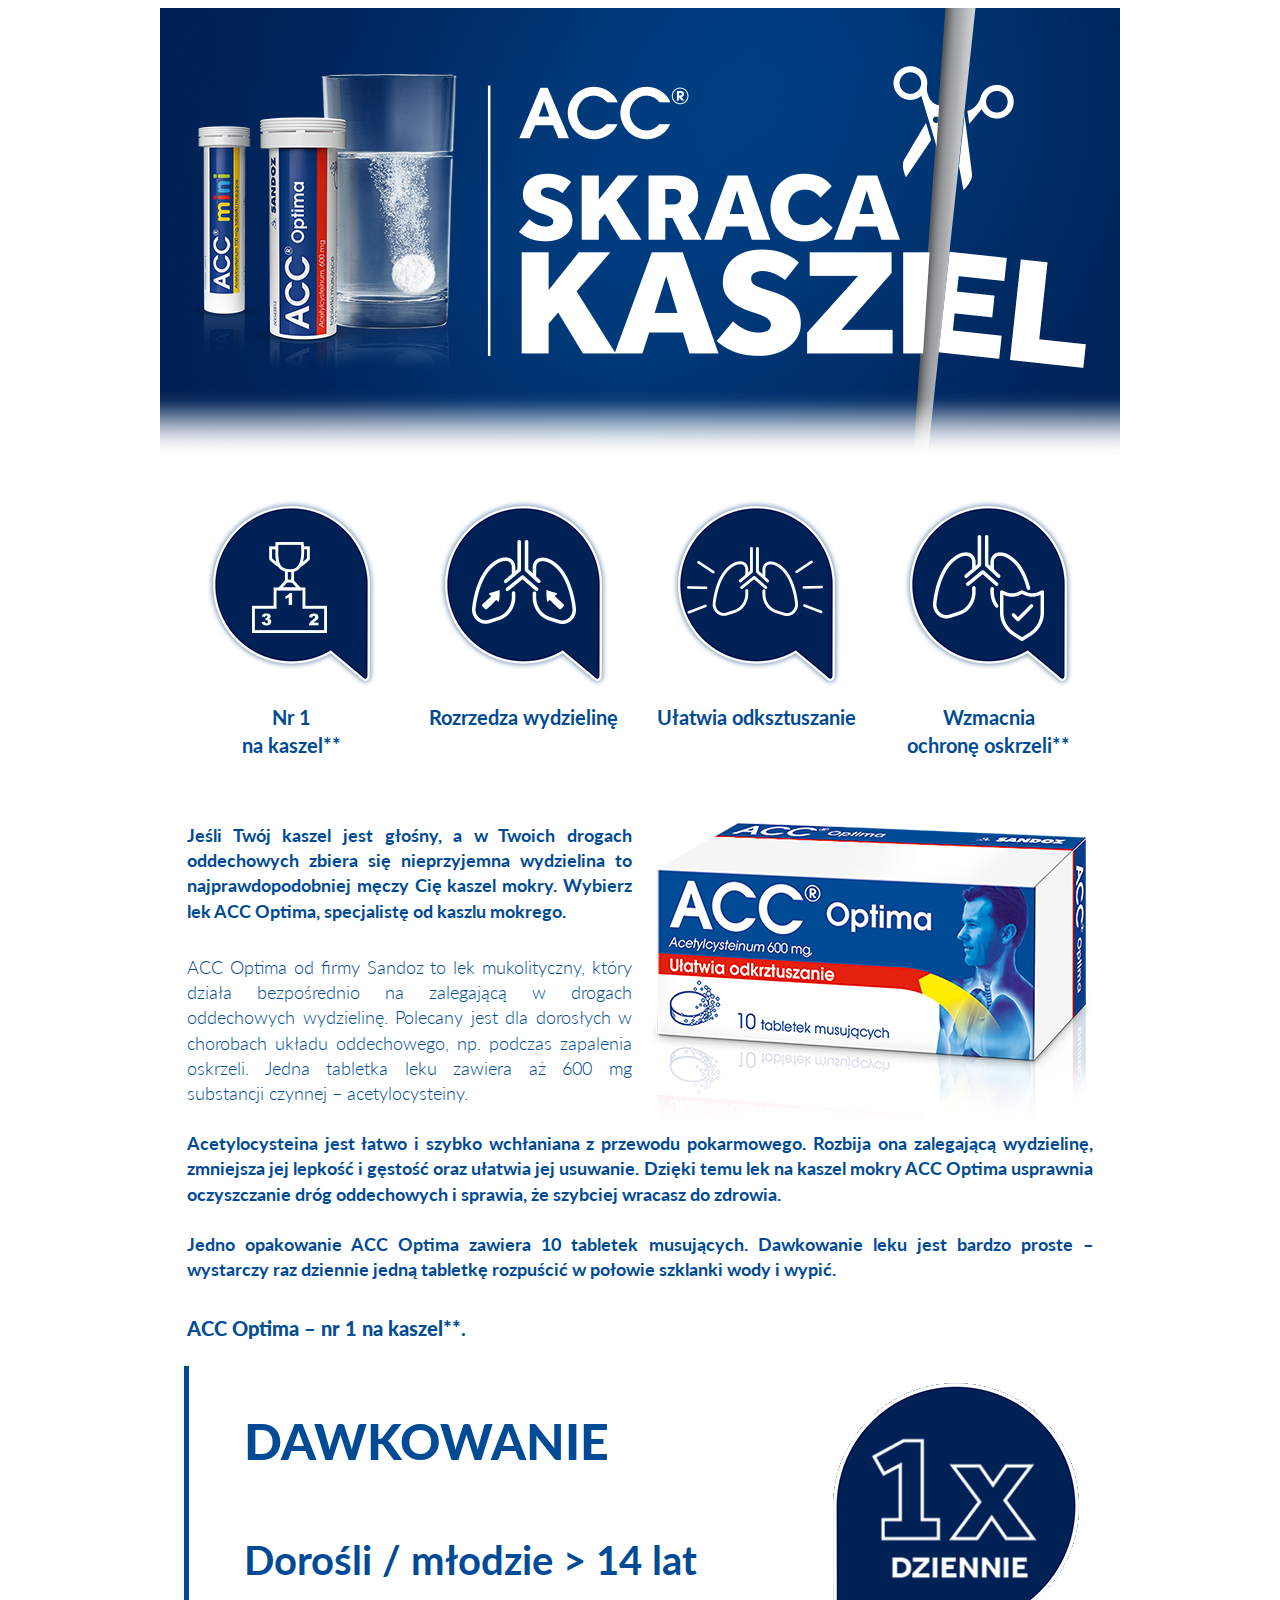
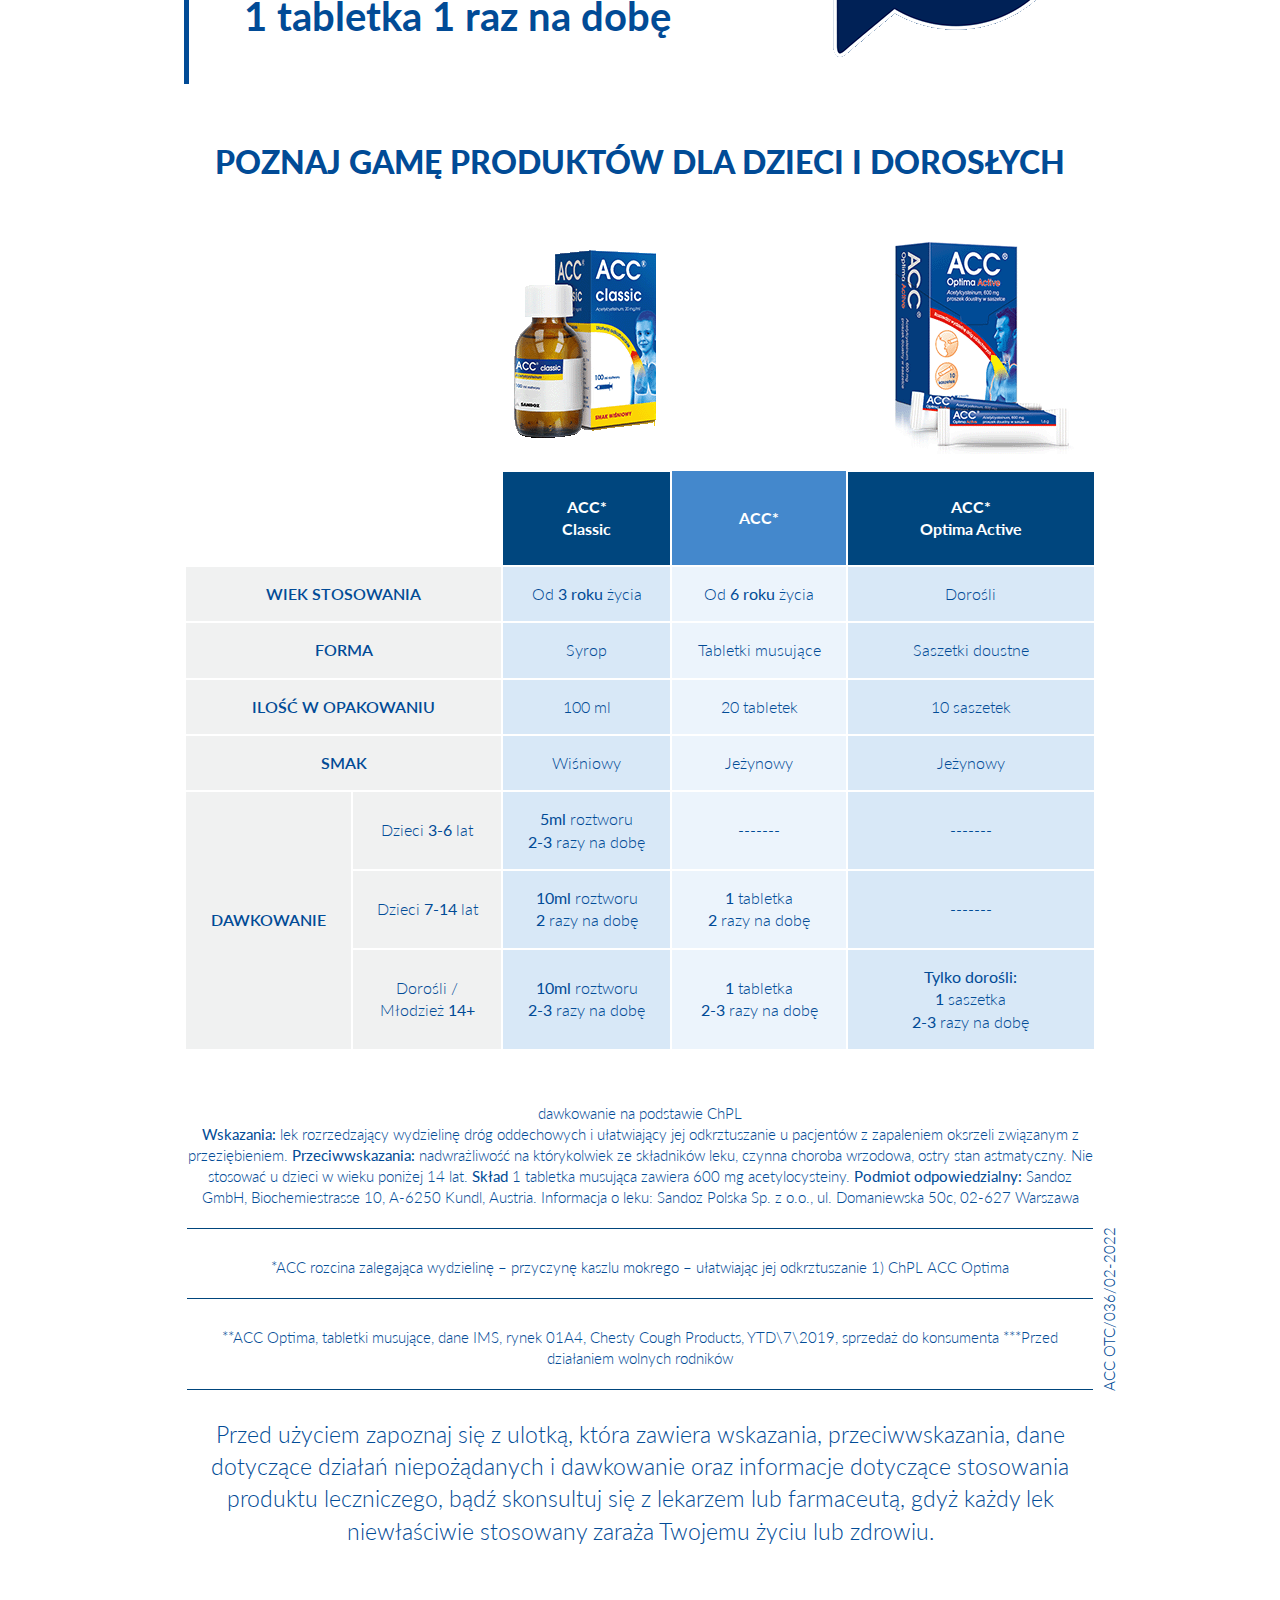
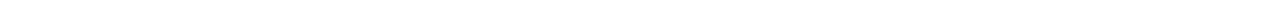
==== index.html @ 1a4c6ad5 "Add disclaimer and chcange color of font" ====
<!DOCTYPE html>
<html lang="pl">
  <head>
    <meta charset="UTF-8" />
    <meta name="viewport" content="width=device-width, initial-scale=1.0" />
    <title>ACC</title>
    <link rel="preconnect" href="https://fonts.gstatic.com" />
    <link
      href="https://fonts.googleapis.com/css2?family=Lato:ital,wght@0,300;0,700;0,900;1,300;1,700&display=swap"
      rel="stylesheet"
    />
    <link rel="stylesheet" href="style.css" />
  </head>
  <body>
    <div class="es-acc" id="es-acc">
      <div class="es-kv">
        <div class="es-kv__banner">
          <img
            src="img/kv-mobile.png"
            alt="ACC skraca kaszel"
            class="es-kv__img es-kv__img--mobile"
          />
          <img
            src="img/kv.png"
            alt="ACC skraca kaszel"
            class="es-kv__img es-kv__img--desktop"
          />
        </div>
      </div>

      <div class="es-features">
        <div class="es-features__container">
          <div class="es-features__feature es-feature">
            <div class="es-feature__icon">
              <img src="img/icon-1.png" alt="" class="es-feature__img" />
            </div>
            <p class="es-feature__text">Nr 1<br>na kaszel**</p>
          </div>
          <div class="es-features__feature">
            <div class="es-feature__icon">
              <img src="img/icon-2.png" alt="" class="es-feature__img" />
            </div>
            <p class="es-feature__text">Rozrzedza wydzielinę</p>
          </div>
          <div class="es-features__feature">
            <div class="es-feature__icon">
              <img src="img/icon-3.png" alt="" class="es-feature__img" />
            </div>
            <p class="es-feature__text">Ułatwia odksztuszanie</p>
          </div>
          <div class="es-features__feature">
            <div class="es-feature__icon">
              <img src="img/icon-4.png" alt="" class="es-feature__img" />
            </div>
            <p class="es-feature__text">Wzmacnia <br> ochronę oskrzeli**</p>
          </div>
        </div>
      </div>

      <div class="es-info">
        <div class="es-info__container">
          <div class="es-info__packshot">
            <img src="img/packshot.png" alt="" class="es-info__img" />
          </div>
          <p class="es-info__text es-info__text--aside">
            <strong
              >Jeśli Twój kaszel jest głośny, a w Twoich drogach oddechowych zbiera
               się nieprzyjemna wydzielina to najprawdopodobniej męczy Cię kaszel mokry.
                Wybierz lek ACC Optima, specjalistę od kaszlu mokrego. </strong
            ><br />
            ACC Optima od firmy Sandoz to lek mukolityczny, który działa bezpośrednio na 
            zalegającą w drogach oddechowych wydzielinę. Polecany jest dla dorosłych w 
            chorobach układu oddechowego, np. podczas zapalenia oskrzeli. Jedna tabletka 
            leku zawiera aż 600 mg substancji czynnej – acetylocysteiny. 
            <br /><br />
          </p>
        </div>
        <p class="es-info__text">
          <strong>Acetylocysteina jest łatwo i szybko wchłaniana z przewodu pokarmowego. 
            Rozbija ona zalegającą wydzielinę, zmniejsza jej lepkość i gęstość oraz ułatwia 
            jej usuwanie. Dzięki temu lek na kaszel mokry ACC Optima usprawnia oczyszczanie
             dróg oddechowych i sprawia, że szybciej wracasz do zdrowia.<br /><br />

             Jedno opakowanie ACC Optima zawiera 10 tabletek musujących. Dawkowanie leku 
             jest bardzo proste – wystarczy raz dziennie jedną tabletkę rozpuścić w połowie
              szklanki wody i wypić.<br /><br />
          </strong>
          <span>ACC Optima – nr 1 na kaszel**.</span>
        </p>
      </div>

      <div class="es-dose">
        <div class="es-dose__container">
          <div class="es-dose__text">
            <p><strong>Dawkowanie</strong><br />
              Dorośli / młodzie > 14 lat <br />
              1 tabletka 1 raz na dobę
            </p>
          </div>
          <div class="es-dose_img">
            <img src="img/dose.png" alt="" class="es-info__img" />
          </div>
        </div>
      </div>

      <div class="es-table">
        <h2 class="es-table__title">Poznaj gamę produktów dla dzieci i dorosłych</h2>
        <table class="es-table__table">
          <thead class="es-table__head">
            <tr class="es-table__tr">
              <th colspan="2" class="es-table__th-empty"></th>
              <th class="es-table__th-empty">
                <img src="img/classic.png" alt="ACC Classic">
              </th>
              <th class="es-table__th-empty"></th>
              <th class="es-table__th-empty">
                <img src="img/optima-active.png" alt="ACC Optima Active">
              </th>
            </tr>
            <tr class="es-table__tr">
              <th colspan="2" class="es-table__th-empty"></th>
              <th class="es-table__th">ACC*<br /> Classic</th>
              <th class="es-table__th-middle">ACC*</th>
              <th class="es-table__th">ACC*<br />Optima Active</th>
            </tr>
          </thead>
          <tbody class="es-table__body">
            <tr class="es-table__tr">
              <td colspan="2" class="es-table__td es-table__td-firstcol">
                <span>Wiek stosowania</span>
              </td>
              <td class="es-table__td es-table__td-odd">Od <strong>3 roku</strong> życia</td>
              <td class="es-table__td es-table__td-even">Od <strong>6 roku</strong> życia</td>
              <td class="es-table__td es-table__td-odd">Dorośli</td>
            </tr>
            <tr class="es-table__tr">
              <td colspan="2" class="es-table__td es-table__td-firstcol">
                <span>Forma</span>
              </td>
              <td class="es-table__td es-table__td-odd">Syrop</td>
              <td class="es-table__td es-table__td-even">Tabletki musujące</td>
              <td class="es-table__td es-table__td-odd">Saszetki doustne</td>
            </tr>
            <tr class="es-table__tr">
              <td colspan="2" class="es-table__td es-table__td-firstcol">
                <span>Ilość w opakowaniu</span>
              </td>
              <td class="es-table__td es-table__td-odd">100 ml</td>
              <td class="es-table__td es-table__td-even">20 tabletek</td>
              <td class="es-table__td es-table__td-odd">10 saszetek</td>
            </tr>
            <tr class="es-table__tr">
              <td colspan="2" class="es-table__td es-table__td-firstcol">
                <span>Smak</span>
              </td>
              <td class="es-table__td es-table__td-odd">Wiśniowy</td>
              <td class="es-table__td es-table__td-even">Jeżynowy</td>
              <td class="es-table__td es-table__td-odd">Jeżynowy</td>
            </tr>
            <tr class="es-table__tr">
              <td rowspan="3" class="es-table__td es-table__td-firstcol">
                <span>Dawkowanie</span>
              </td>
              <td class="es-table__td es-table__td-firstcol">Dzieci <strong>3-6</strong> lat</td>
              <td class="es-table__td es-table__td-odd">
                <strong>5ml</strong> roztworu<br />
                <strong>2-3</strong> razy na dobę
              </td>
              <td class="es-table__td es-table__td-even">-------</td>
              <td class="es-table__td es-table__td-odd">-------</td>
            </tr>
            <tr class="es-table__tr">
              <td class="es-table__td es-table__td-firstcol">Dzieci <strong>7-14</strong> lat</td>
              <td class="es-table__td es-table__td-odd">
                <strong>10ml</strong> roztworu<br />
                <strong>2</strong> razy na dobę</td>
              <td class="es-table__td es-table__td-even">
                <strong>1</strong> tabletka<br />
                <strong>2</strong> razy na dobę</td>
              <td class="es-table__td es-table__td-odd">-------</td>
            </tr>
            <tr class="es-table__tr">
              <td class="es-table__td es-table__td-firstcol">Dorośli /<br /> Młodzież <strong>14+</strong></td>
              <td class="es-table__td es-table__td-odd">
                <strong>10ml</strong> roztworu<br />
                <strong>2-3</strong> razy na dobę</td>
              <td class="es-table__td es-table__td-even">
                <strong>1</strong> tabletka<br />
                <strong>2-3</strong> razy na dobę</td>
              <td class="es-table__td es-table__td-odd">
                <strong>Tylko dorośli:</strong><br />
                <strong>1</strong> saszetka<br />
                <strong>2-3</strong> razy na dobę</td>
            </tr>
          </tbody>
        </table>
      </div>

      <div class="es-long">
        <div class="es-long__container">
          <p class="es-long__text">
            dawkowanie na podstawie ChPL<br />
          <strong>Wskazania:</strong> lek rozrzedzający wydzielinę dróg oddechowych i ułatwiający jej odkrztuszanie u pacjentów z zapaleniem oksrzeli związanym 
          z przeziębieniem. <strong>Przeciwwskazania:</strong> nadwrażliwość na którykolwiek ze składników leku, czynna choroba wrzodowa, ostry stan astmatyczny. Nie stosować u dzieci w wieku poniżej 14 lat. <strong>Skład</strong> 1 tabletka musująca zawiera 600 mg acetylocysteiny. <strong>Podmiot odpowiedzialny:</strong> Sandoz GmbH, Biochemiestrasse 10, A-6250 Kundl, Austria. Informacja o leku: Sandoz Polska Sp. z o.o., ul. Domaniewska 50c, 02-627 Warszawa
          </p>
          <p class="es-long__text">*ACC rozcina zalegająca wydzielinę – przyczynę   kaszlu mokrego – ułatwiając jej odkrztuszanie 1) ChPL ACC Optima</p>
          <p class="es-long__text">
            **ACC Optima, tabletki musujące, dane IMS, rynek 01A4, Chesty Cough Products, YTD\7\2019, sprzedaż do konsumenta ***Przed działaniem wolnych rodników
          </p>
          <p class="es-long__text-last">
            Przed użyciem zapoznaj się z ulotką, która zawiera wskazania, przeciwwskazania, dane dotyczące działań niepożądanych i dawkowanie oraz informacje dotyczące stosowania produktu leczniczego, bądź skonsultuj się z lekarzem lub farmaceutą, gdyż każdy lek niewłaściwie stosowany zaraża Twojemu życiu lub zdrowiu.
          </p>
        </div>
      </div>

      <div class="es-signature">
        <p class="es-signature__text">ACC OTC/036/02-2022</p>
      </div>
    </div>
  </body>
</html>
---- style.css ----
#es-acc.es-acc {
  font-family: "Lato", sans-serif;
  font-weight: 300;
  font-size: 16px;
  line-height: 1.4;
  max-width: 960px;
  margin: 0 auto;
  padding: 0;
  overflow: hidden;
  color: #014b96;
  background: #fff;
  position: relative;
}

#es-acc.es-acc .es-kv__img {
  max-width: 100%;
  display: block;
  margin: 0 auto;
  width: 100%;
}

#es-acc.es-acc .es-kv__img--desktop {
  display: none;
}

@media screen and (min-width: 768px) {
  #es-acc.es-acc .es-kv__banner {
    margin-bottom: -14px;
  }
  #es-acc.es-acc .es-kv__img--mobile {
    display: none;
  }
  #es-acc.es-acc .es-kv__img--desktop {
    display: block;
  }
}

#es-acc.es-acc .es-features {
  padding: 0 24px;
  margin-bottom: 64px;
}

#es-acc.es-acc .es-features__container {
  margin: 32px 0;
}

#es-acc.es-acc .es-features .es-feature__img {
  max-width: 100%;
  display: block;
  margin: 0 auto;
  -webkit-transition: -webkit-transform 0.3s ease-in-out;
  transition: -webkit-transform 0.3s ease-in-out;
  transition: transform 0.3s ease-in-out;
  transition: transform 0.3s ease-in-out, -webkit-transform 0.3s ease-in-out;
}

#es-acc.es-acc .es-features .es-feature__img:hover {
  -webkit-transform: scale(1.05);
          transform: scale(1.05);
}

#es-acc.es-acc .es-features .es-feature__text {
  margin: 0;
  padding: 0;
  line-height: inherit;
  color: inherit;
  margin: 16px 0 32px 0;
  font-size: 24px;
  text-align: center;
  font-weight: 700;
}

@media screen and (min-width: 1025px) {
  #es-acc.es-acc .es-features {
    padding: 0 27px;
  }
  #es-acc.es-acc .es-features__container {
    margin: 56px 0;
    display: -webkit-box;
    display: -ms-flexbox;
    display: flex;
    -webkit-box-pack: justify;
        -ms-flex-pack: justify;
            justify-content: space-between;
  }
  #es-acc.es-acc .es-features__feature {
    -webkit-box-flex: 1;
        -ms-flex: 1;
            flex: 1;
  }
  #es-acc.es-acc .es-features__feature:not(:last-child) {
    margin-right: 16px;
  }
  #es-acc.es-acc .es-features .es-feature__text {
    margin: 16px 0 0 0;
  }
}

#es-acc.es-acc .es-info {
  padding: 0 24px;
  margin-bottom: 56px;
}

#es-acc.es-acc .es-info__text {
  margin: 0;
  padding: 0;
  line-height: inherit;
  color: inherit;
  font-size: 18px;
}

#es-acc.es-acc .es-info__text strong {
  font-weight: 700;
  display: block;
  margin-bottom: 6px;
}

#es-acc.es-acc .es-info__text span {
  color: #044d97;
  font-weight: 900;
  font-size: 20px;
}

#es-acc.es-acc .es-info__img {
  max-width: 100%;
  display: block;
  margin: 0 auto;
}

@media screen and (min-width: 1025px) {
  #es-acc.es-acc .es-info__container {
    display: -webkit-box;
    display: -ms-flexbox;
    display: flex;
  }
  #es-acc.es-acc .es-info__text {
    text-align: justify;
  }
  #es-acc.es-acc .es-info__text--aside {
    width: 50%;
    text-align: justify;
    -webkit-box-flex: 1;
        -ms-flex: 1;
            flex: 1;
    -webkit-box-ordinal-group: 2;
        -ms-flex-order: 1;
            order: 1;
  }
  #es-acc.es-acc .es-info__packshot {
    width: 50%;
    margin-top: 0;
    margin-bottom: -56px;
    -webkit-box-flex: 1;
        -ms-flex: 1;
            flex: 1;
    -webkit-box-ordinal-group: 3;
        -ms-flex-order: 2;
            order: 2;
  }
}

@media screen and (min-width: 1025px) {
  #es-acc.es-acc .es-info {
    padding: 0 27px;
    margin-bottom: 24px;
  }
  #es-acc.es-acc .es-info__text--aside strong {
    display: block;
  }
}

#es-acc.es-acc .es-dose {
  padding: 0 24px;
  margin-bottom: 56px;
}

#es-acc.es-acc .es-dose__text {
  margin: 0;
  padding: 0;
  line-height: inherit;
  color: inherit;
}

#es-acc.es-acc .es-dose__img {
  max-width: 100%;
  display: block;
  margin: 0 auto;
}

#es-acc.es-acc .es-dose__text p{
  padding-left: 55px;
  font-size: 40px;
  font-weight: 700;
}
#es-acc.es-acc .es-dose__text strong{
  display: block;
  text-transform: uppercase;
  font-size: 50px;
  font-weight: 900;
}

@media screen and (min-width: 1025px) {
  #es-acc.es-acc .es-dose__container {
    display: -webkit-box;
    display: -ms-flexbox;
    display: flex;
    justify-content: space-between;
  }

  #es-acc.es-acc .es-dose__text {
    width: 60%;
    text-align: left;
    -webkit-box-flex: 1;
        -ms-flex: 1;
            flex: 1;
    border-left: 5px solid #014b96;
  }
  
  #es-acc.es-acc .es-dose__img {
    width: 40%;
    -webkit-box-flex: 1;
        -ms-flex: 1;
            flex: 1;
  }
}

#es-acc.es-acc .es-table {
  padding: 0 24px;
}

#es-acc.es-acc .es-table__title {
  margin: 0;
  padding: 0;
  line-height: inherit;
  color: inherit;
  font-size: 32px;
  text-align: center;
  font-weight: 900;
  margin: 48px 0;
  text-transform: uppercase;
}

#es-acc.es-acc .es-table__title strong {
  font-weight: 700;
  text-transform: uppercase;
}

#es-acc.es-acc .es-table__table {
  width: 100%;
  border-collapse: collapse;
}

#es-acc.es-acc .es-table__head {
  background-color: #00467e;
  color: #fff;
}
#es-acc.es-acc .es-table__head .es-table__th-empty{
  background-color: white;
}

#es-acc.es-acc .es-table__head .es-table__th-middle{
  background-color: #4488cc;
}


#es-acc.es-acc .es-table__th, #es-acc.es-acc .es-table__td {
  padding: 16px;
  text-align: center;
  border: 2px solid white;
  font-size: 16px;
}

#es-acc.es-acc .es-table__td-odd {
  background-color: #d8e8f7;
}
#es-acc.es-acc .es-table__td-even {
  background-color: #ecf4fc;
}
#es-acc.es-acc .es-table__td-firstcol {
  background-color: #f0f1f1;
}

#es-acc.es-acc .es-table__th span, #es-acc.es-acc .es-table__td span {
  font-weight: 600;
  text-transform: uppercase;
}

#es-acc.es-acc .es-table__th {
  padding: 24px;
}

#es-acc.es-acc .es-long {
  padding: 0 24px;
  position: relative;
  z-index: 1;
}

#es-acc.es-acc .es-long__container {
  padding: 32px 0;
}

#es-acc.es-acc .es-long__text {
  margin: 0;
  padding: 20px 0;
  line-height: inherit;
  color: inherit;
  font-size: 15px;
  margin-bottom: 8px;
  border-bottom: 1px solid #00457c;
  text-align: center;
}

#es-acc.es-acc .es-long__text-last {
  margin: 0;
  padding: 20px 0;
  line-height: inherit;
  color: inherit;
  font-size: 23px;
  margin-bottom: 8px;
  text-align: center;
}

@media screen and (min-width: 1025px) {
  #es-acc.es-acc .es-long {
    padding: 0 27px;
  }
}

#es-acc.es-acc .es-signature {
  position: absolute;
  right: 0;
  bottom: 380px;
  -webkit-transform-origin: bottom right;
          transform-origin: bottom right;
  -webkit-transform: rotate(-90deg);
          transform: rotate(-90deg);
}

#es-acc.es-acc .es-signature__text {
  margin: 0;
  padding: 0;
  line-height: inherit;
  color: inherit;
  font-size: 15px;
}
/*# sourceMappingURL=style.css.map */
@media screen and (min-width: 1025px) {
  #es-acc.es-acc .es-features__feature {
      max-width: 23%;
  }
  
  #es-acc.es-acc .es-features .es-feature__text {
      font-size: 20px;
  }
  #es-acc.es-acc .es-info__packshot {
    margin-left: 16px;
  }
}
  
  @media screen and (max-width: 1024px) {
  #es-acc.es-acc .es-table__th, #es-acc.es-acc .es-table__td {
      font-size: 15px;
      padding: 16px;
  }
}
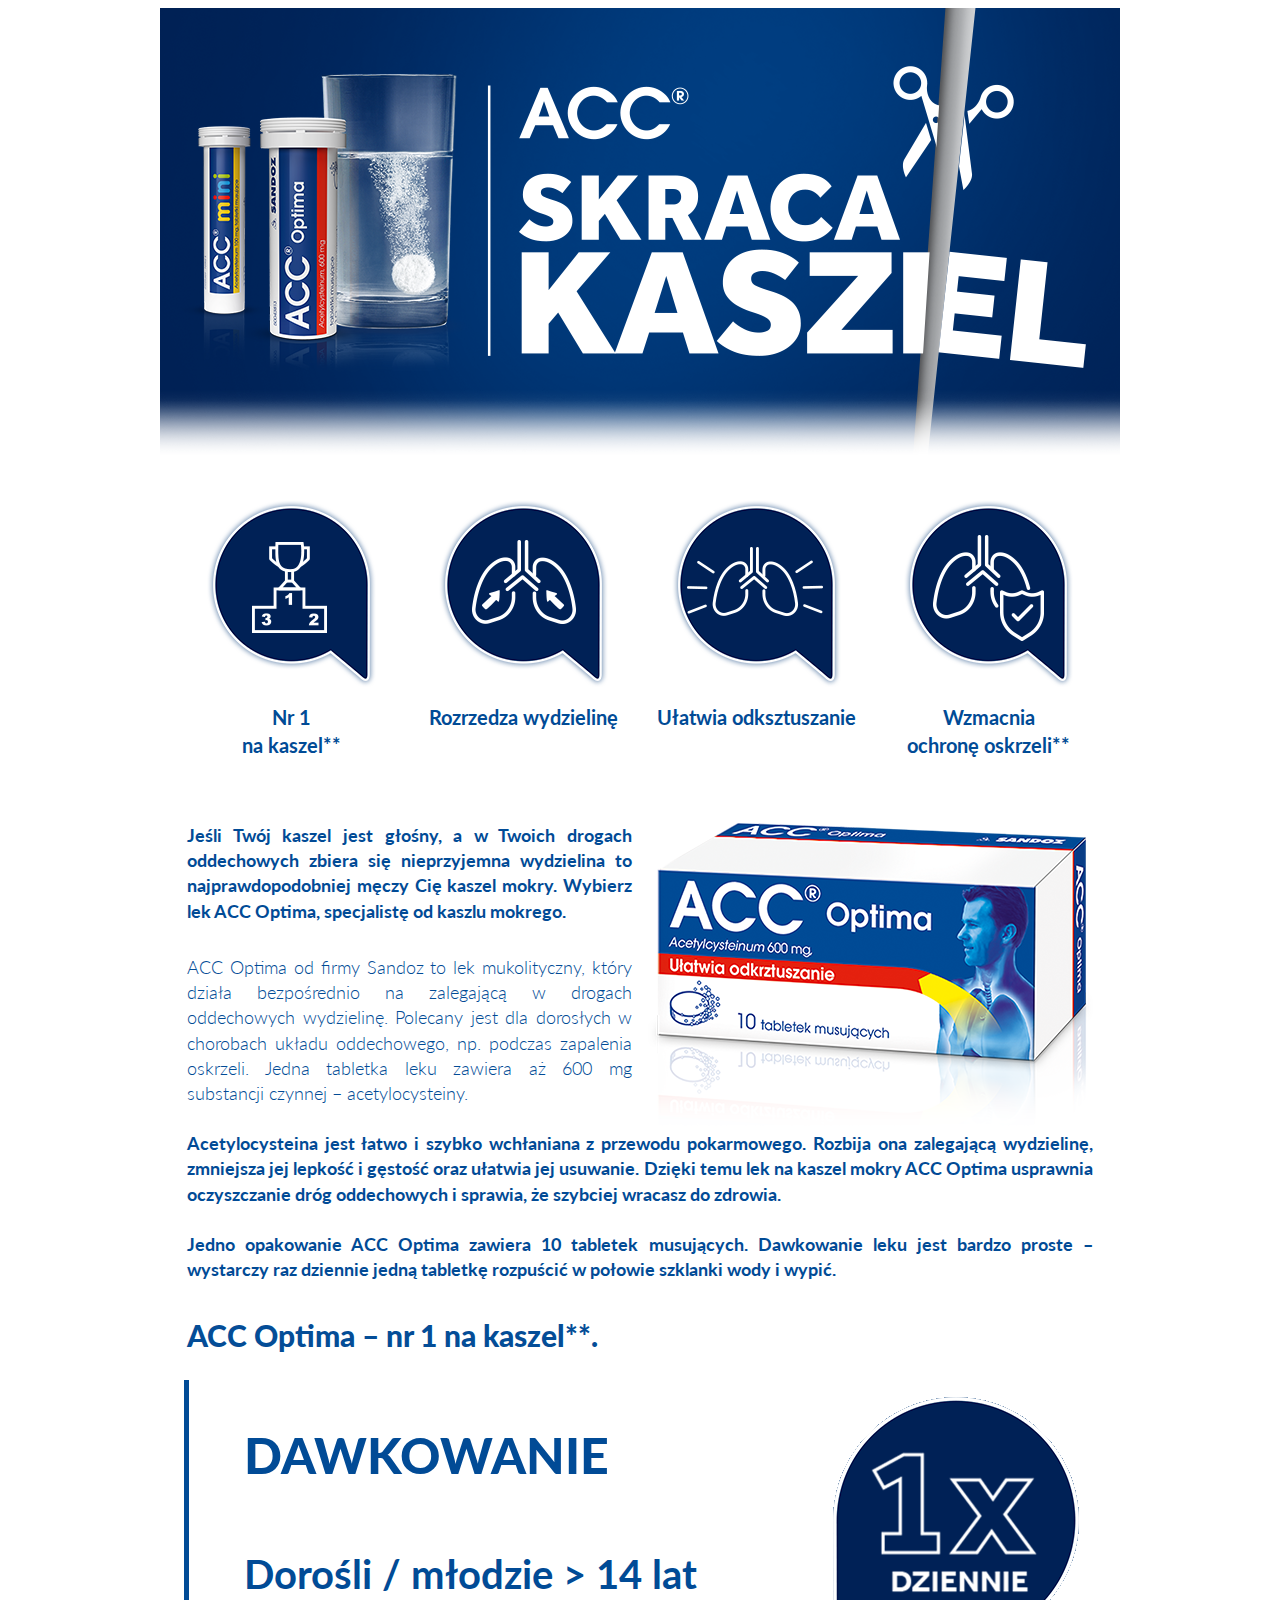
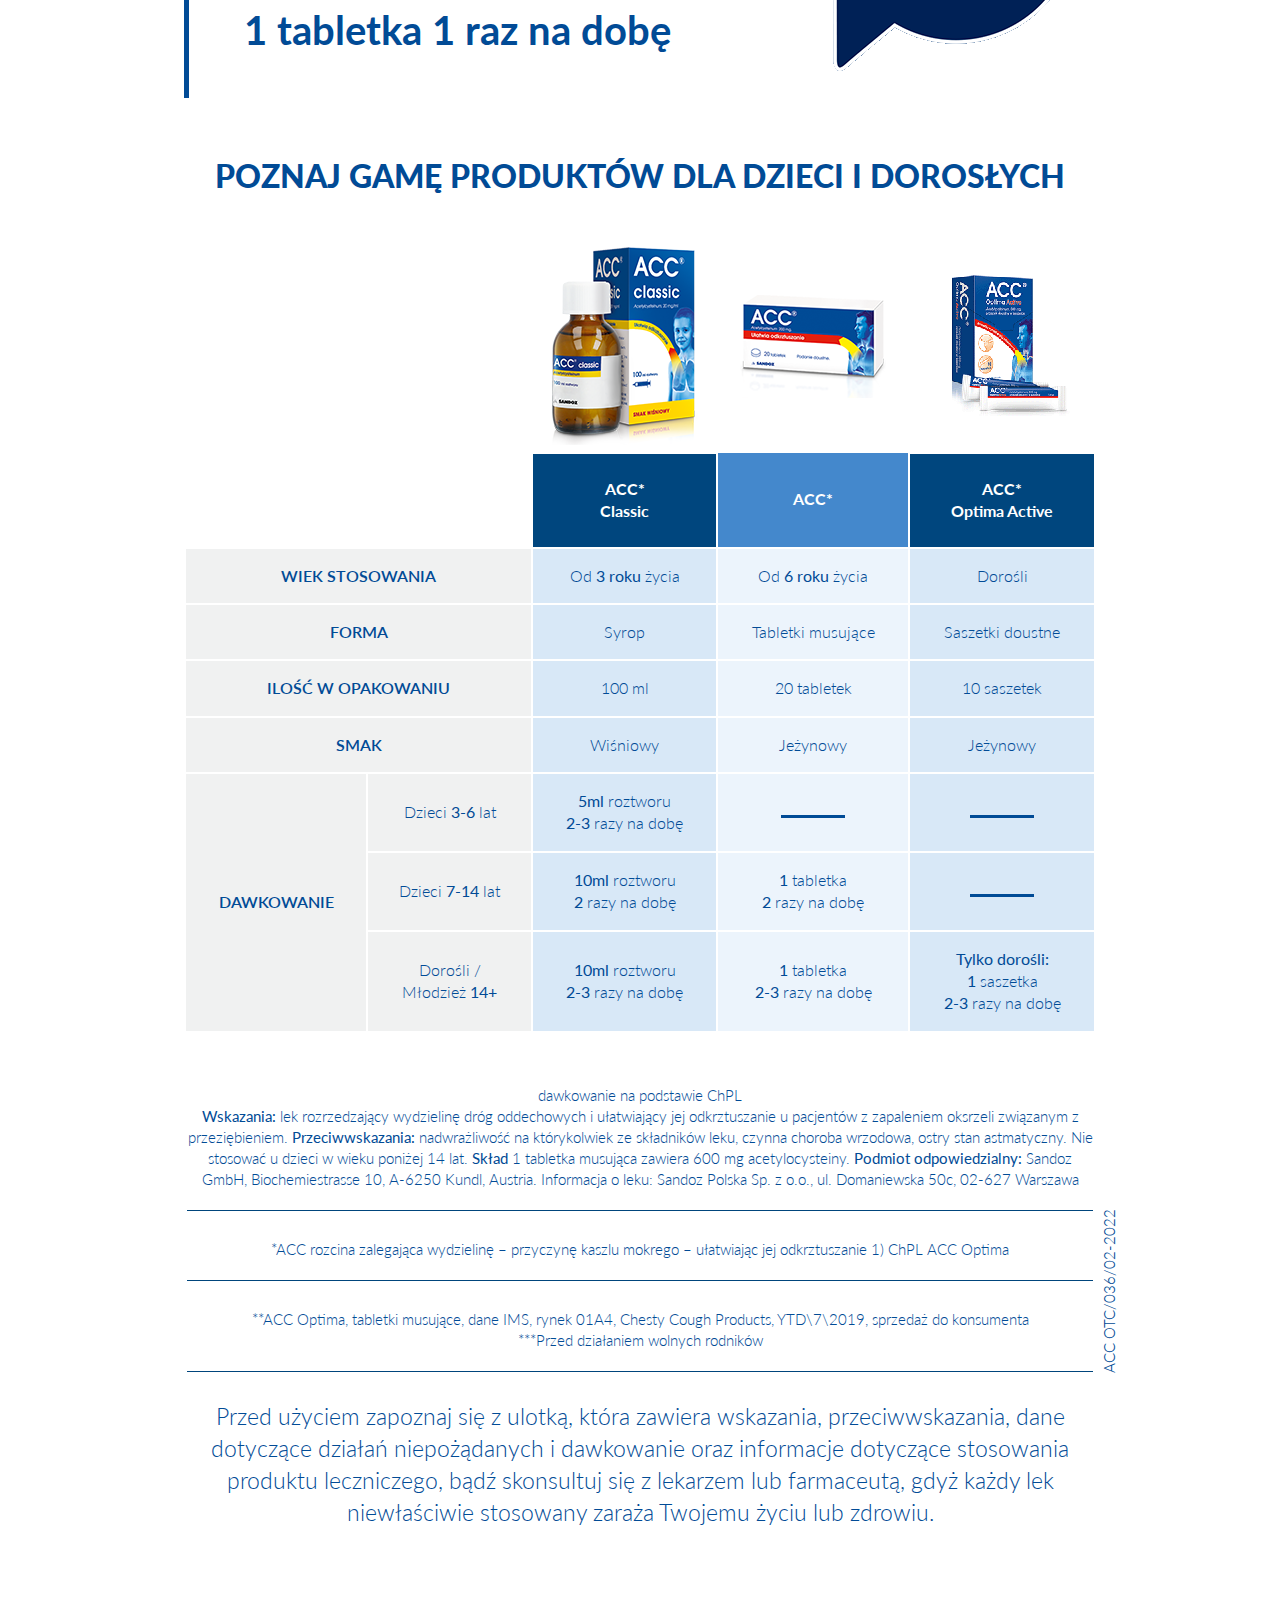
==== commit 528dd22e: "Fix bugs" ====
--- a/index.html
+++ b/index.html
@@ -112,7 +112,9 @@
               <th class="es-table__th-empty">
                 <img src="img/classic.png" alt="ACC Classic">
               </th>
-              <th class="es-table__th-empty"></th>
+              <th class="es-table__th-empty">
+                <img src="img/acc.png" alt="ACC">
+              </th>
               <th class="es-table__th-empty">
                 <img src="img/optima-active.png" alt="ACC Optima Active">
               </th>
@@ -166,8 +168,12 @@
                 <strong>5ml</strong> roztworu<br />
                 <strong>2-3</strong> razy na dobę
               </td>
-              <td class="es-table__td es-table__td-even">-------</td>
-              <td class="es-table__td es-table__td-odd">-------</td>
+              <td class="es-table__td es-table__td-even">
+                <img src="img/line-table.png" alt="">
+              </td>
+              <td class="es-table__td es-table__td-odd">
+                <img src="img/line-table.png" alt="">
+              </td>
             </tr>
             <tr class="es-table__tr">
               <td class="es-table__td es-table__td-firstcol">Dzieci <strong>7-14</strong> lat</td>
@@ -177,7 +183,9 @@
               <td class="es-table__td es-table__td-even">
                 <strong>1</strong> tabletka<br />
                 <strong>2</strong> razy na dobę</td>
-              <td class="es-table__td es-table__td-odd">-------</td>
+              <td class="es-table__td es-table__td-odd">
+                <img src="img/line-table.png" alt="">
+              </td>
             </tr>
             <tr class="es-table__tr">
               <td class="es-table__td es-table__td-firstcol">Dorośli /<br /> Młodzież <strong>14+</strong></td>
@@ -205,7 +213,7 @@
           </p>
           <p class="es-long__text">*ACC rozcina zalegająca wydzielinę – przyczynę   kaszlu mokrego – ułatwiając jej odkrztuszanie 1) ChPL ACC Optima</p>
           <p class="es-long__text">
-            **ACC Optima, tabletki musujące, dane IMS, rynek 01A4, Chesty Cough Products, YTD\7\2019, sprzedaż do konsumenta ***Przed działaniem wolnych rodników
+            **ACC Optima, tabletki musujące, dane IMS, rynek 01A4, Chesty Cough Products, YTD\7\2019, sprzedaż do konsumenta<br /> ***Przed działaniem wolnych rodników
           </p>
           <p class="es-long__text-last">
             Przed użyciem zapoznaj się z ulotką, która zawiera wskazania, przeciwwskazania, dane dotyczące działań niepożądanych i dawkowanie oraz informacje dotyczące stosowania produktu leczniczego, bądź skonsultuj się z lekarzem lub farmaceutą, gdyż każdy lek niewłaściwie stosowany zaraża Twojemu życiu lub zdrowiu.
--- a/style.css
+++ b/style.css
@@ -120,7 +120,7 @@
 #es-acc.es-acc .es-info__text span {
   color: #044d97;
   font-weight: 900;
-  font-size: 20px;
+  font-size: 30px;
 }
 
 #es-acc.es-acc .es-info__img {
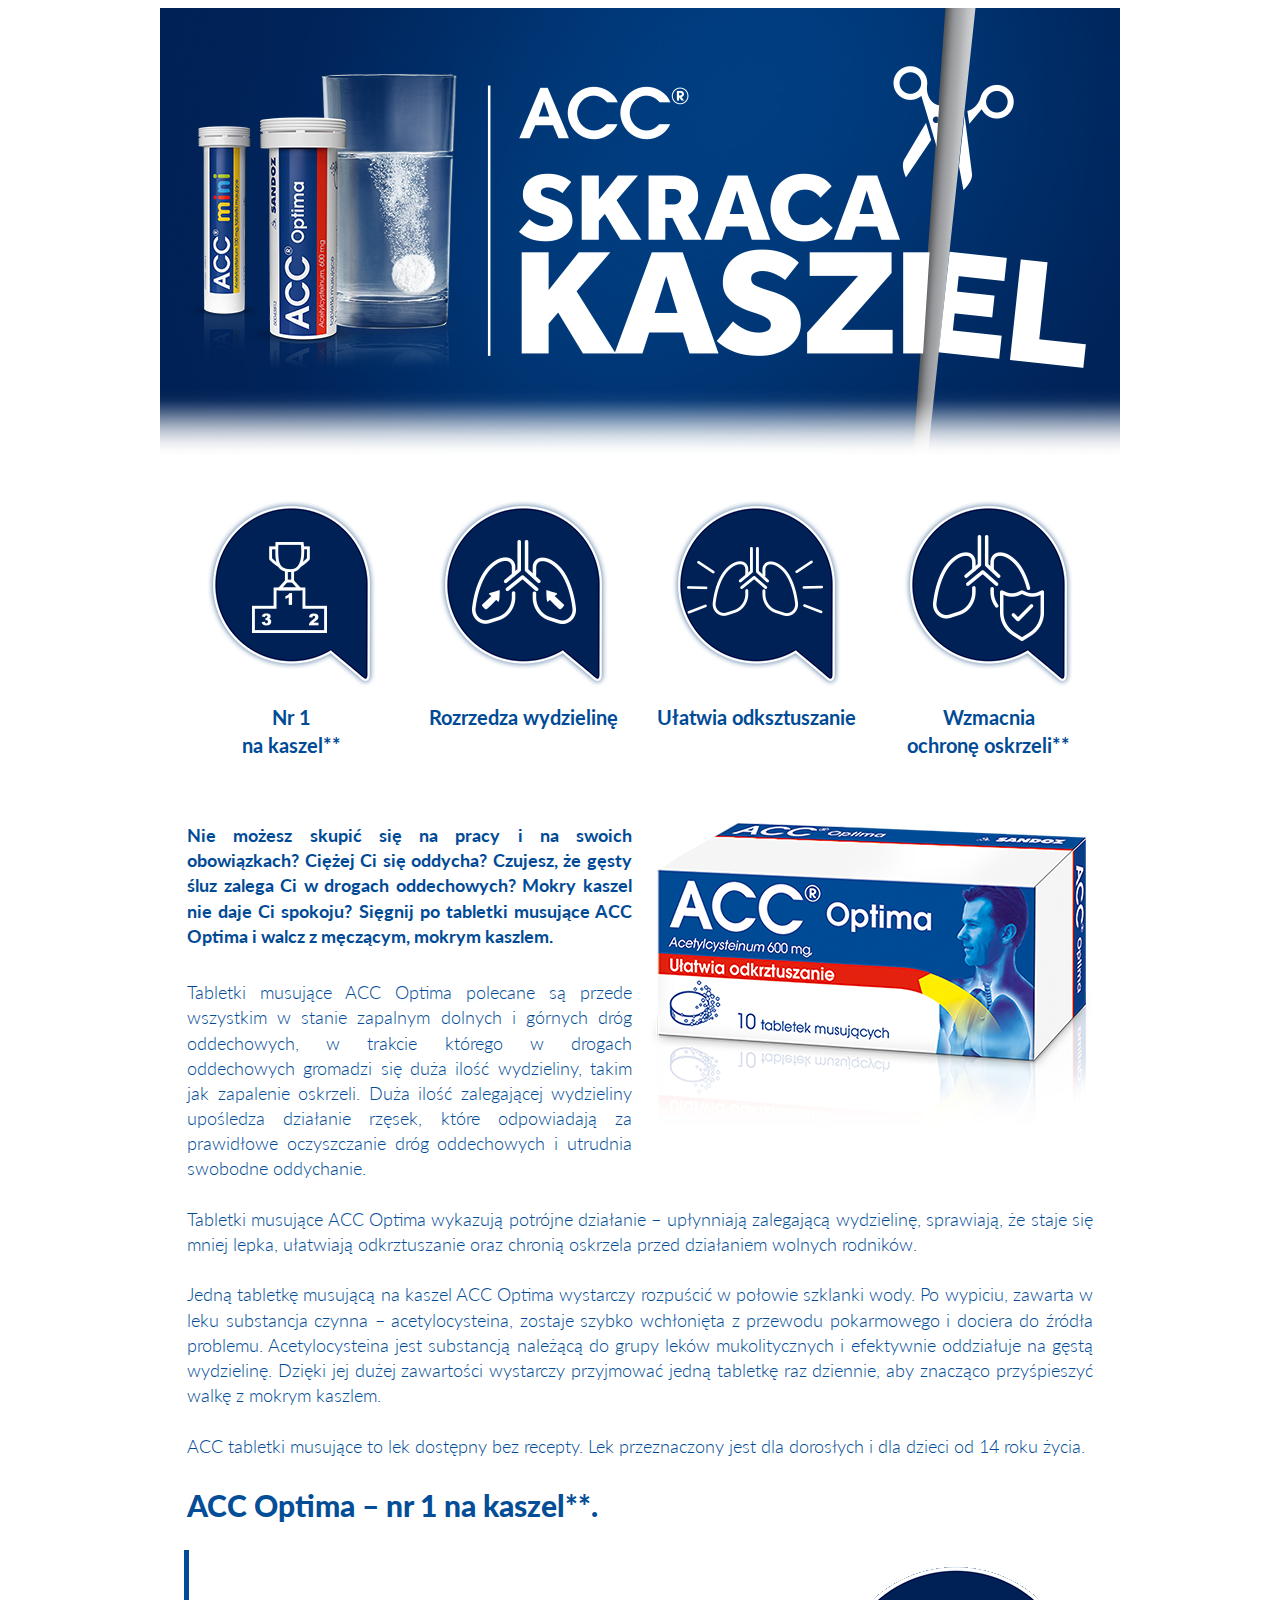
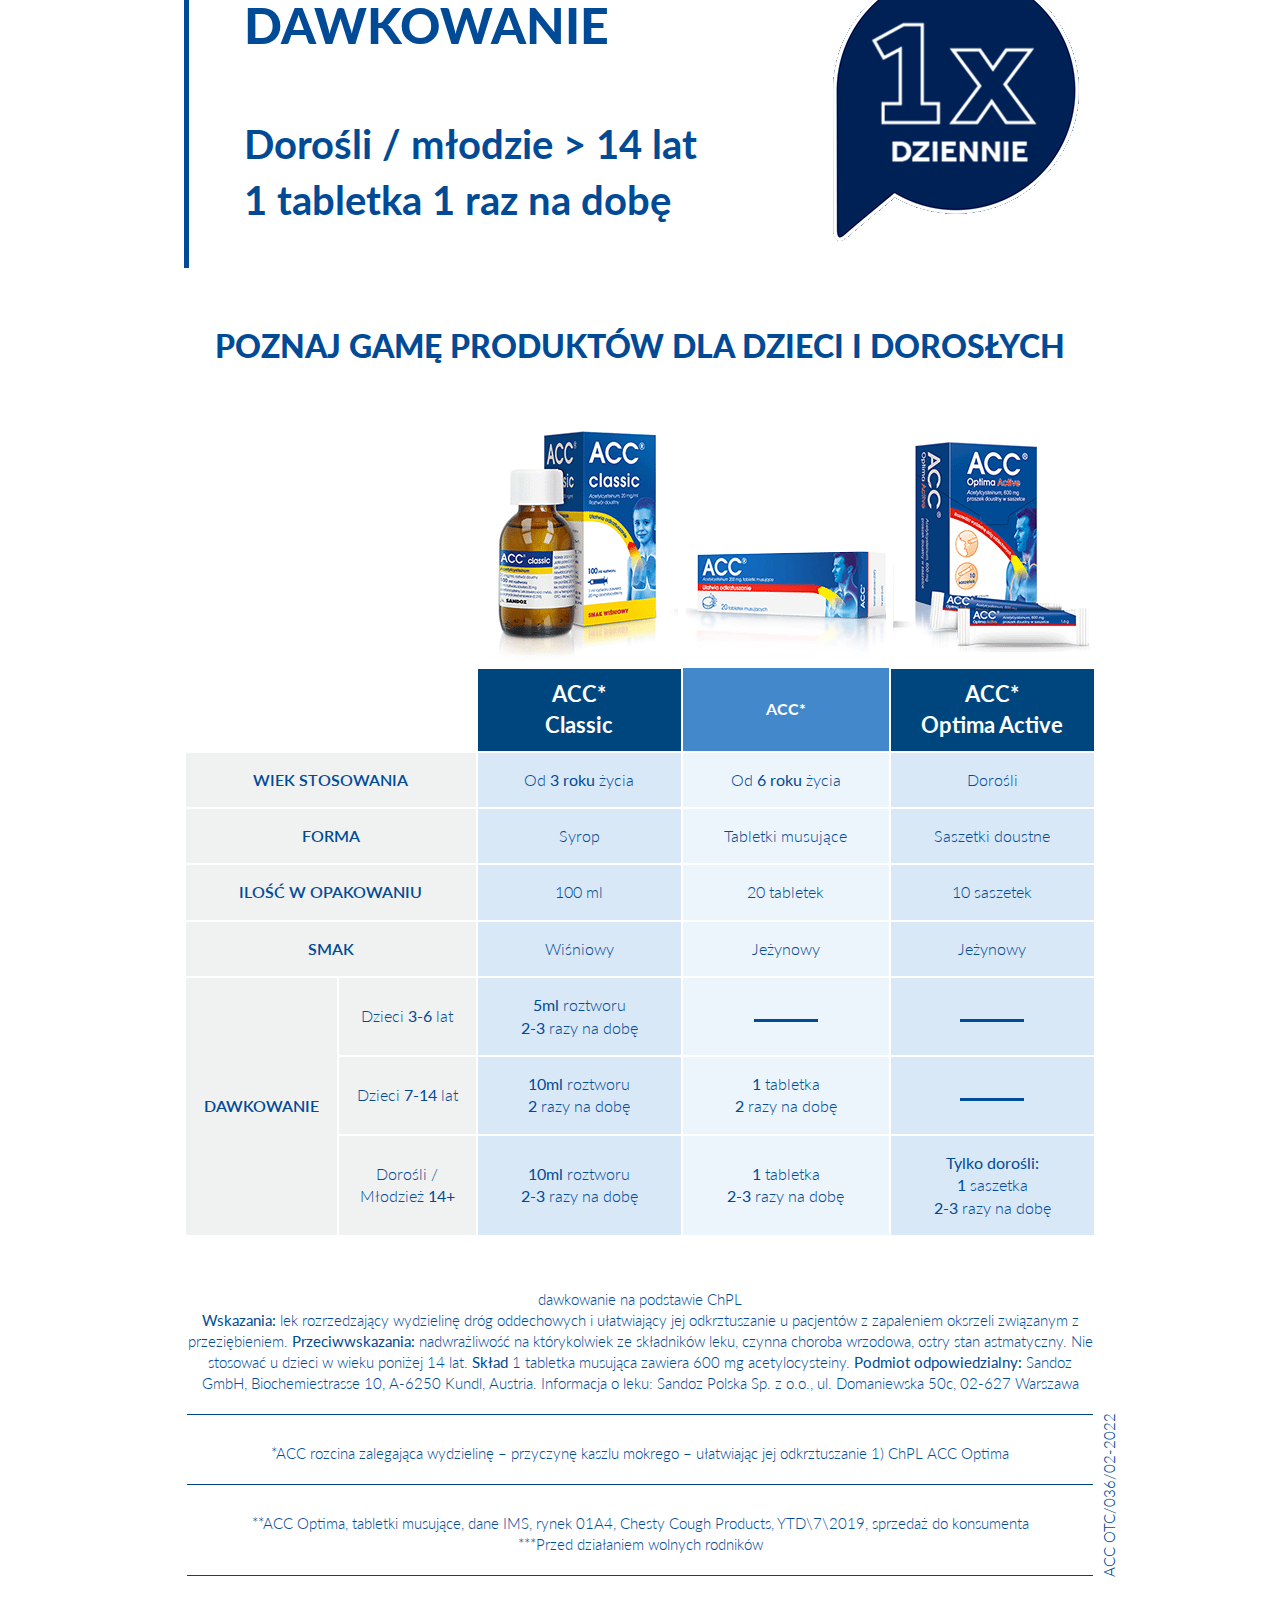
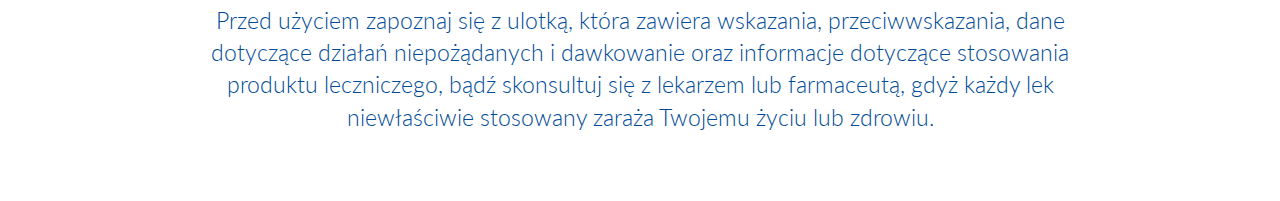
==== commit 5ba237db: "Create version for cefarm" ====
--- a/index.html
+++ b/index.html
@@ -64,27 +64,34 @@
           </div>
           <p class="es-info__text es-info__text--aside">
             <strong
-              >Jeśli Twój kaszel jest głośny, a w Twoich drogach oddechowych zbiera
-               się nieprzyjemna wydzielina to najprawdopodobniej męczy Cię kaszel mokry.
-                Wybierz lek ACC Optima, specjalistę od kaszlu mokrego. </strong
-            ><br />
-            ACC Optima od firmy Sandoz to lek mukolityczny, który działa bezpośrednio na 
-            zalegającą w drogach oddechowych wydzielinę. Polecany jest dla dorosłych w 
-            chorobach układu oddechowego, np. podczas zapalenia oskrzeli. Jedna tabletka 
-            leku zawiera aż 600 mg substancji czynnej – acetylocysteiny. 
+              >Nie możesz skupić się na pracy i na swoich obowiązkach? Ciężej Ci się oddycha? 
+              Czujesz, że gęsty śluz zalega Ci w drogach oddechowych? Mokry kaszel nie daje 
+              Ci spokoju? Sięgnij po tabletki musujące ACC Optima i walcz z męczącym, mokrym kaszlem.
+               </strong><br />
+               Tabletki musujące ACC Optima polecane są przede wszystkim w stanie zapalnym dolnych i 
+               górnych dróg oddechowych, w trakcie którego w drogach oddechowych gromadzi się duża 
+               ilość wydzieliny, takim jak zapalenie oskrzeli. Duża ilość zalegającej wydzieliny 
+               upośledza działanie rzęsek, które odpowiadają za prawidłowe oczyszczanie dróg oddechowych 
+               i utrudnia swobodne oddychanie.
             <br /><br />
           </p>
         </div>
         <p class="es-info__text">
-          <strong>Acetylocysteina jest łatwo i szybko wchłaniana z przewodu pokarmowego. 
-            Rozbija ona zalegającą wydzielinę, zmniejsza jej lepkość i gęstość oraz ułatwia 
-            jej usuwanie. Dzięki temu lek na kaszel mokry ACC Optima usprawnia oczyszczanie
-             dróg oddechowych i sprawia, że szybciej wracasz do zdrowia.<br /><br />
-
-             Jedno opakowanie ACC Optima zawiera 10 tabletek musujących. Dawkowanie leku 
-             jest bardzo proste – wystarczy raz dziennie jedną tabletkę rozpuścić w połowie
-              szklanki wody i wypić.<br /><br />
-          </strong>
+          Tabletki musujące ACC Optima wykazują potrójne działanie – upłynniają zalegającą 
+          wydzielinę, sprawiają, że staje się mniej lepka, ułatwiają odkrztuszanie oraz 
+          chronią oskrzela przed działaniem wolnych rodników.<br /><br />
+
+          Jedną tabletkę musującą na kaszel ACC Optima wystarczy rozpuścić w połowie szklanki wody.
+           Po wypiciu, zawarta w leku substancja czynna – acetylocysteina, zostaje szybko 
+           wchłonięta z przewodu pokarmowego i dociera do źródła problemu. Acetylocysteina 
+           jest substancją należącą do grupy leków mukolitycznych i efektywnie 
+           oddziałuje na gęstą wydzielinę. Dzięki jej dużej zawartości wystarczy przyjmować 
+           jedną tabletkę raz dziennie, aby znacząco przyśpieszyć walkę z mokrym kaszlem.<br /><br />
+
+           ACC tabletki musujące to lek dostępny bez recepty. Lek przeznaczony jest dla dorosłych
+            i dla dzieci od 14 roku życia.<br /><br />
+
+          
           <span>ACC Optima – nr 1 na kaszel**.</span>
         </p>
       </div>
--- a/style.css
+++ b/style.css
@@ -264,8 +264,14 @@
   background-color: #4488cc;
 }
 
-
-#es-acc.es-acc .es-table__th, #es-acc.es-acc .es-table__td {
+#es-acc.es-acc .es-table__th {
+  padding: 10px;
+  text-align: center;
+  border: 2px solid white;
+  font-size: 22px;
+}
+
+#es-acc.es-acc .es-table__td {
   padding: 16px;
   text-align: center;
   border: 2px solid white;
@@ -285,10 +291,6 @@
 #es-acc.es-acc .es-table__th span, #es-acc.es-acc .es-table__td span {
   font-weight: 600;
   text-transform: uppercase;
-}
-
-#es-acc.es-acc .es-table__th {
-  padding: 24px;
 }
 
 #es-acc.es-acc .es-long {
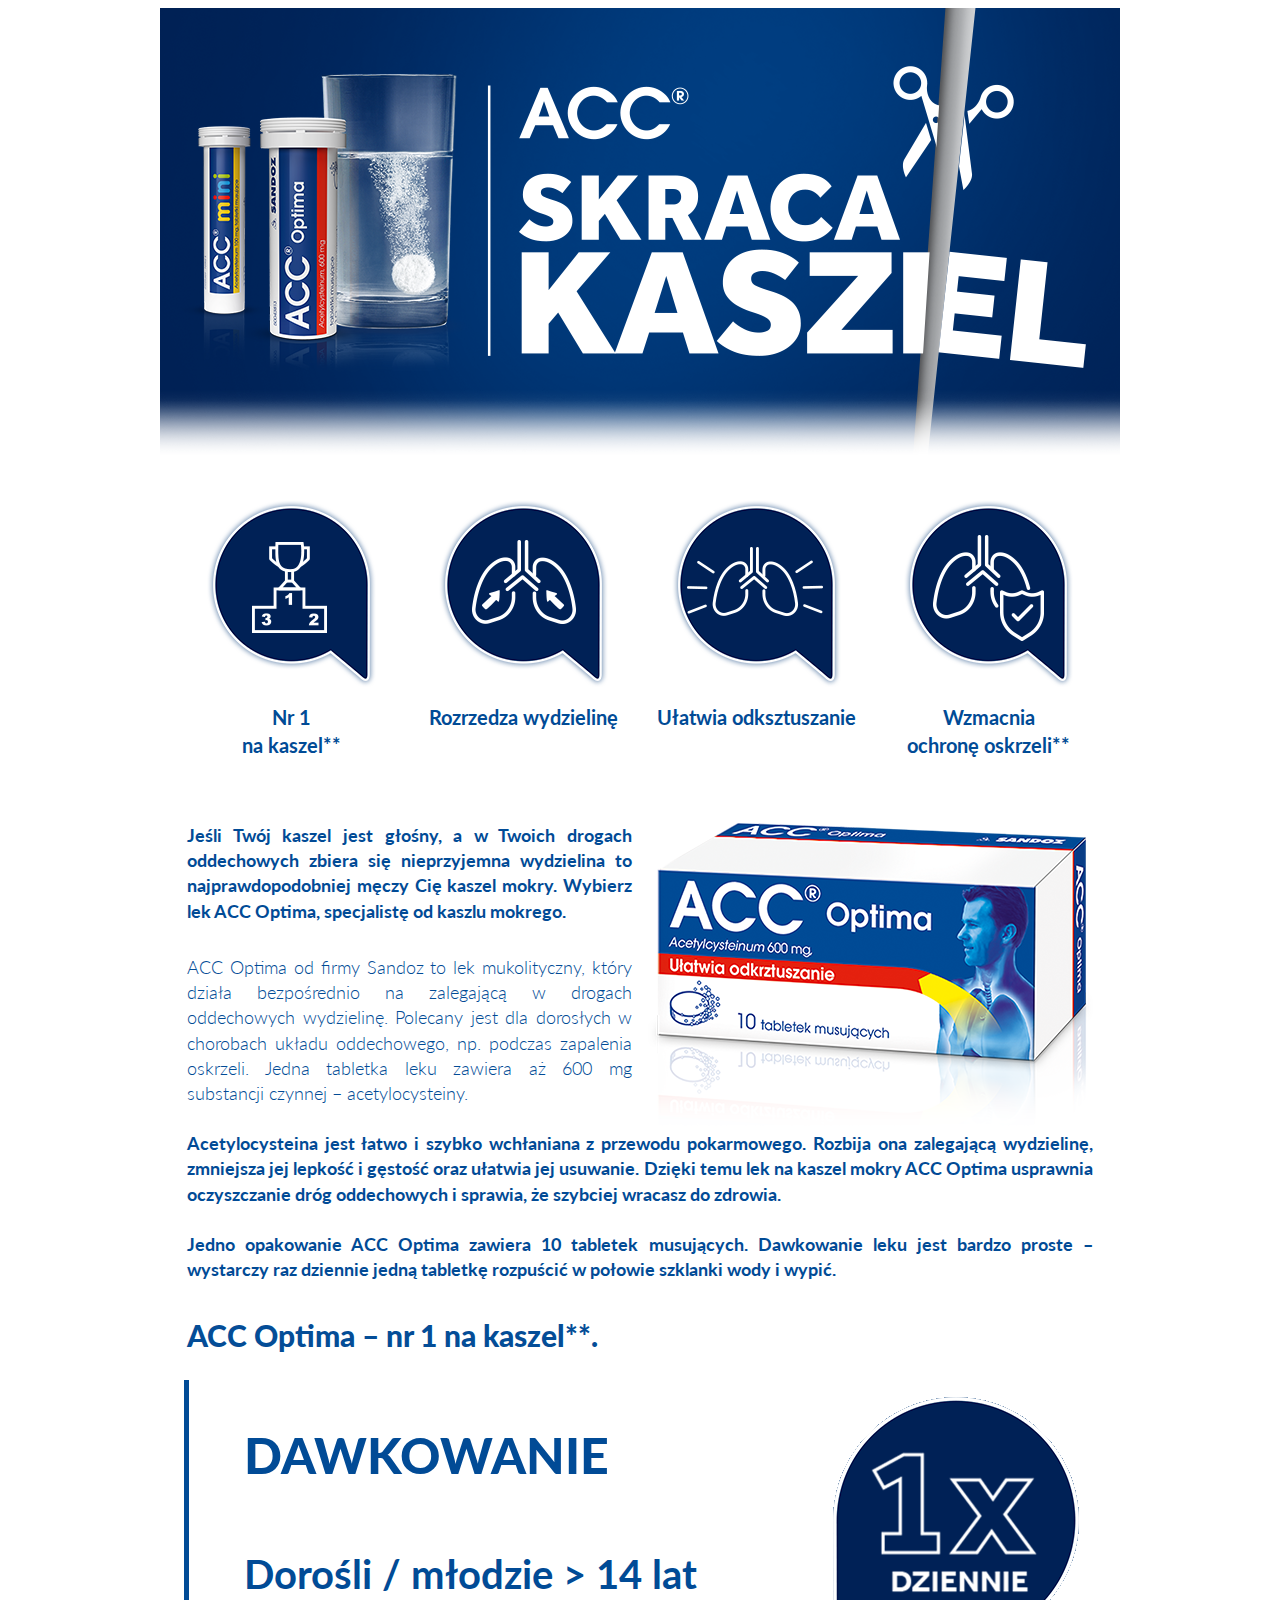
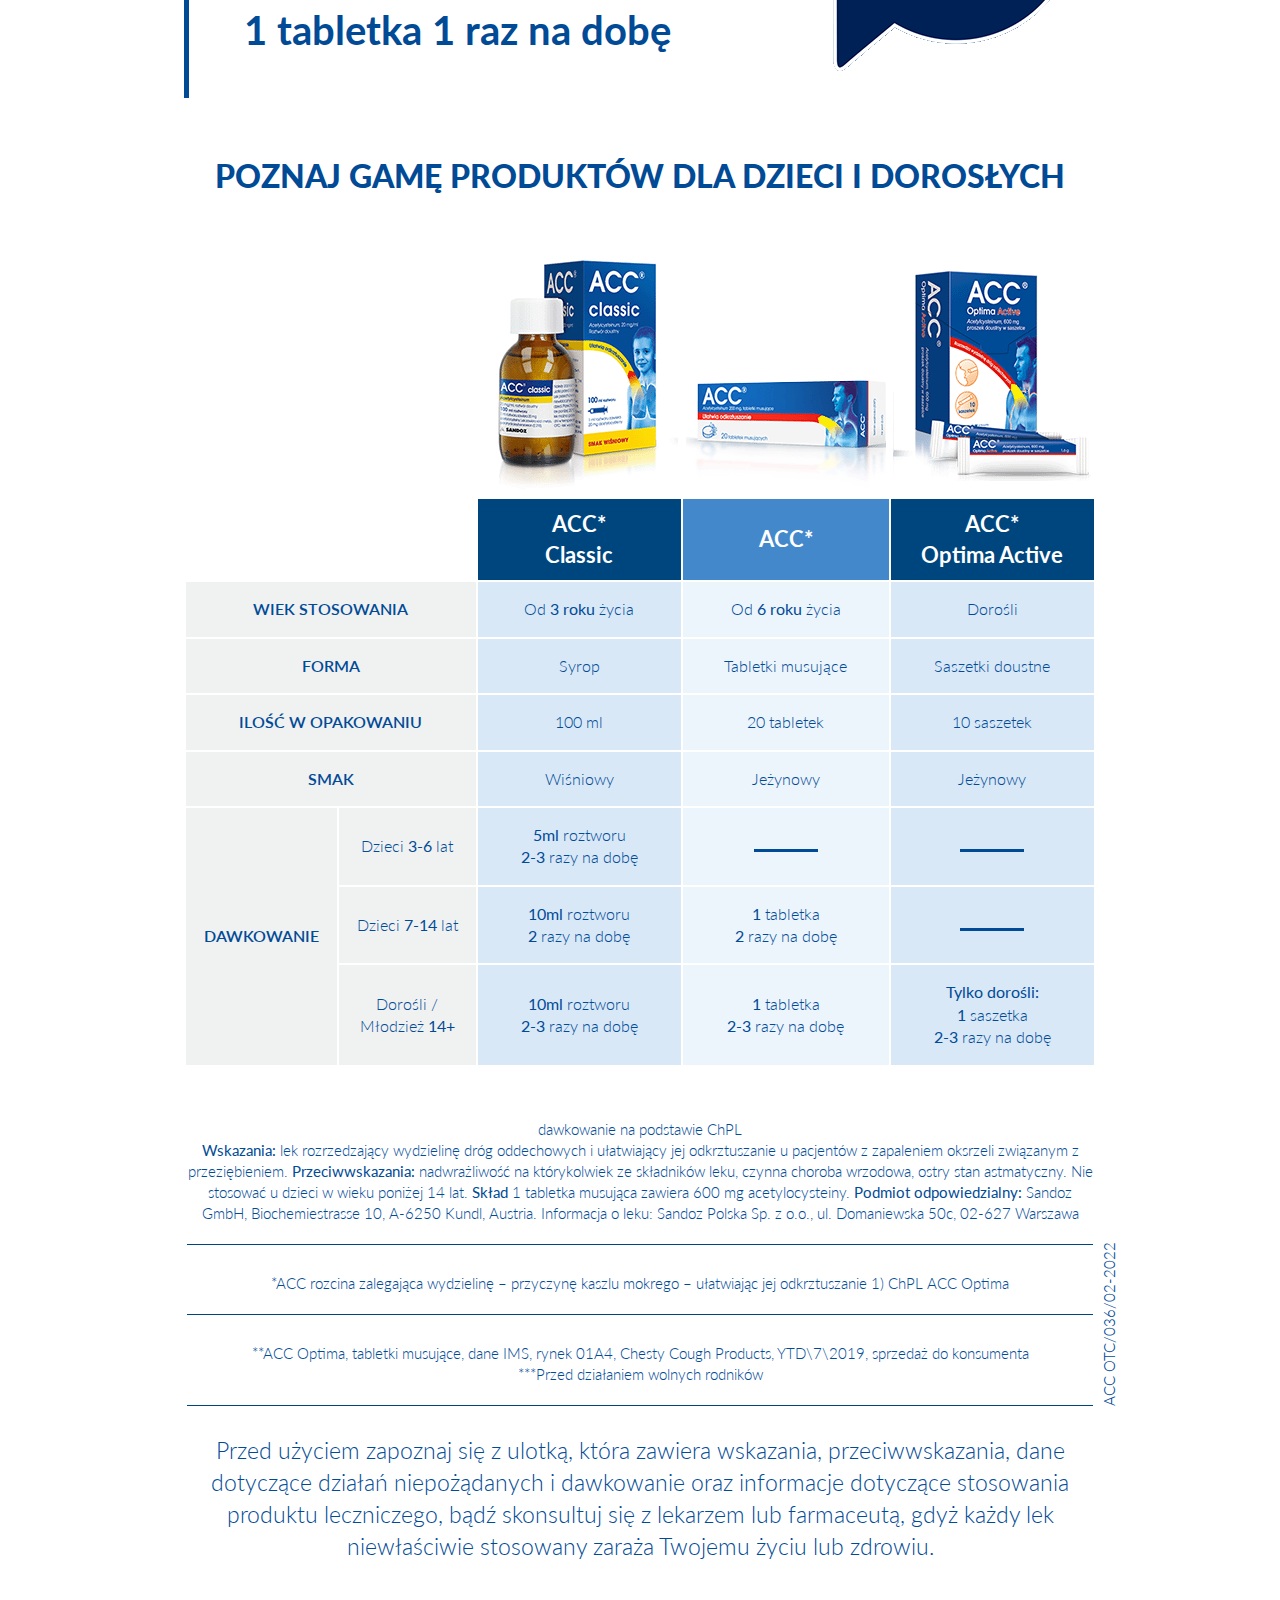
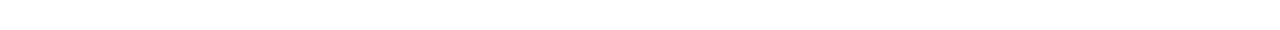
==== commit 663f5eb2: "Fix bug in table" ====
--- a/index.html
+++ b/index.html
@@ -64,34 +64,27 @@
           </div>
           <p class="es-info__text es-info__text--aside">
             <strong
-              >Nie możesz skupić się na pracy i na swoich obowiązkach? Ciężej Ci się oddycha? 
-              Czujesz, że gęsty śluz zalega Ci w drogach oddechowych? Mokry kaszel nie daje 
-              Ci spokoju? Sięgnij po tabletki musujące ACC Optima i walcz z męczącym, mokrym kaszlem.
-               </strong><br />
-               Tabletki musujące ACC Optima polecane są przede wszystkim w stanie zapalnym dolnych i 
-               górnych dróg oddechowych, w trakcie którego w drogach oddechowych gromadzi się duża 
-               ilość wydzieliny, takim jak zapalenie oskrzeli. Duża ilość zalegającej wydzieliny 
-               upośledza działanie rzęsek, które odpowiadają za prawidłowe oczyszczanie dróg oddechowych 
-               i utrudnia swobodne oddychanie.
+              >Jeśli Twój kaszel jest głośny, a w Twoich drogach oddechowych zbiera
+               się nieprzyjemna wydzielina to najprawdopodobniej męczy Cię kaszel mokry.
+                Wybierz lek ACC Optima, specjalistę od kaszlu mokrego. </strong
+            ><br />
+            ACC Optima od firmy Sandoz to lek mukolityczny, który działa bezpośrednio na 
+            zalegającą w drogach oddechowych wydzielinę. Polecany jest dla dorosłych w 
+            chorobach układu oddechowego, np. podczas zapalenia oskrzeli. Jedna tabletka 
+            leku zawiera aż 600 mg substancji czynnej – acetylocysteiny. 
             <br /><br />
           </p>
         </div>
         <p class="es-info__text">
-          Tabletki musujące ACC Optima wykazują potrójne działanie – upłynniają zalegającą 
-          wydzielinę, sprawiają, że staje się mniej lepka, ułatwiają odkrztuszanie oraz 
-          chronią oskrzela przed działaniem wolnych rodników.<br /><br />
-
-          Jedną tabletkę musującą na kaszel ACC Optima wystarczy rozpuścić w połowie szklanki wody.
-           Po wypiciu, zawarta w leku substancja czynna – acetylocysteina, zostaje szybko 
-           wchłonięta z przewodu pokarmowego i dociera do źródła problemu. Acetylocysteina 
-           jest substancją należącą do grupy leków mukolitycznych i efektywnie 
-           oddziałuje na gęstą wydzielinę. Dzięki jej dużej zawartości wystarczy przyjmować 
-           jedną tabletkę raz dziennie, aby znacząco przyśpieszyć walkę z mokrym kaszlem.<br /><br />
-
-           ACC tabletki musujące to lek dostępny bez recepty. Lek przeznaczony jest dla dorosłych
-            i dla dzieci od 14 roku życia.<br /><br />
-
-          
+          <strong>Acetylocysteina jest łatwo i szybko wchłaniana z przewodu pokarmowego. 
+            Rozbija ona zalegającą wydzielinę, zmniejsza jej lepkość i gęstość oraz ułatwia 
+            jej usuwanie. Dzięki temu lek na kaszel mokry ACC Optima usprawnia oczyszczanie
+             dróg oddechowych i sprawia, że szybciej wracasz do zdrowia.<br /><br />
+
+             Jedno opakowanie ACC Optima zawiera 10 tabletek musujących. Dawkowanie leku 
+             jest bardzo proste – wystarczy raz dziennie jedną tabletkę rozpuścić w połowie
+              szklanki wody i wypić.<br /><br />
+          </strong>
           <span>ACC Optima – nr 1 na kaszel**.</span>
         </p>
       </div>
@@ -129,7 +122,7 @@
             <tr class="es-table__tr">
               <th colspan="2" class="es-table__th-empty"></th>
               <th class="es-table__th">ACC*<br /> Classic</th>
-              <th class="es-table__th-middle">ACC*</th>
+              <th class="es-table__th es-table__th-middle">ACC*</th>
               <th class="es-table__th">ACC*<br />Optima Active</th>
             </tr>
           </thead>
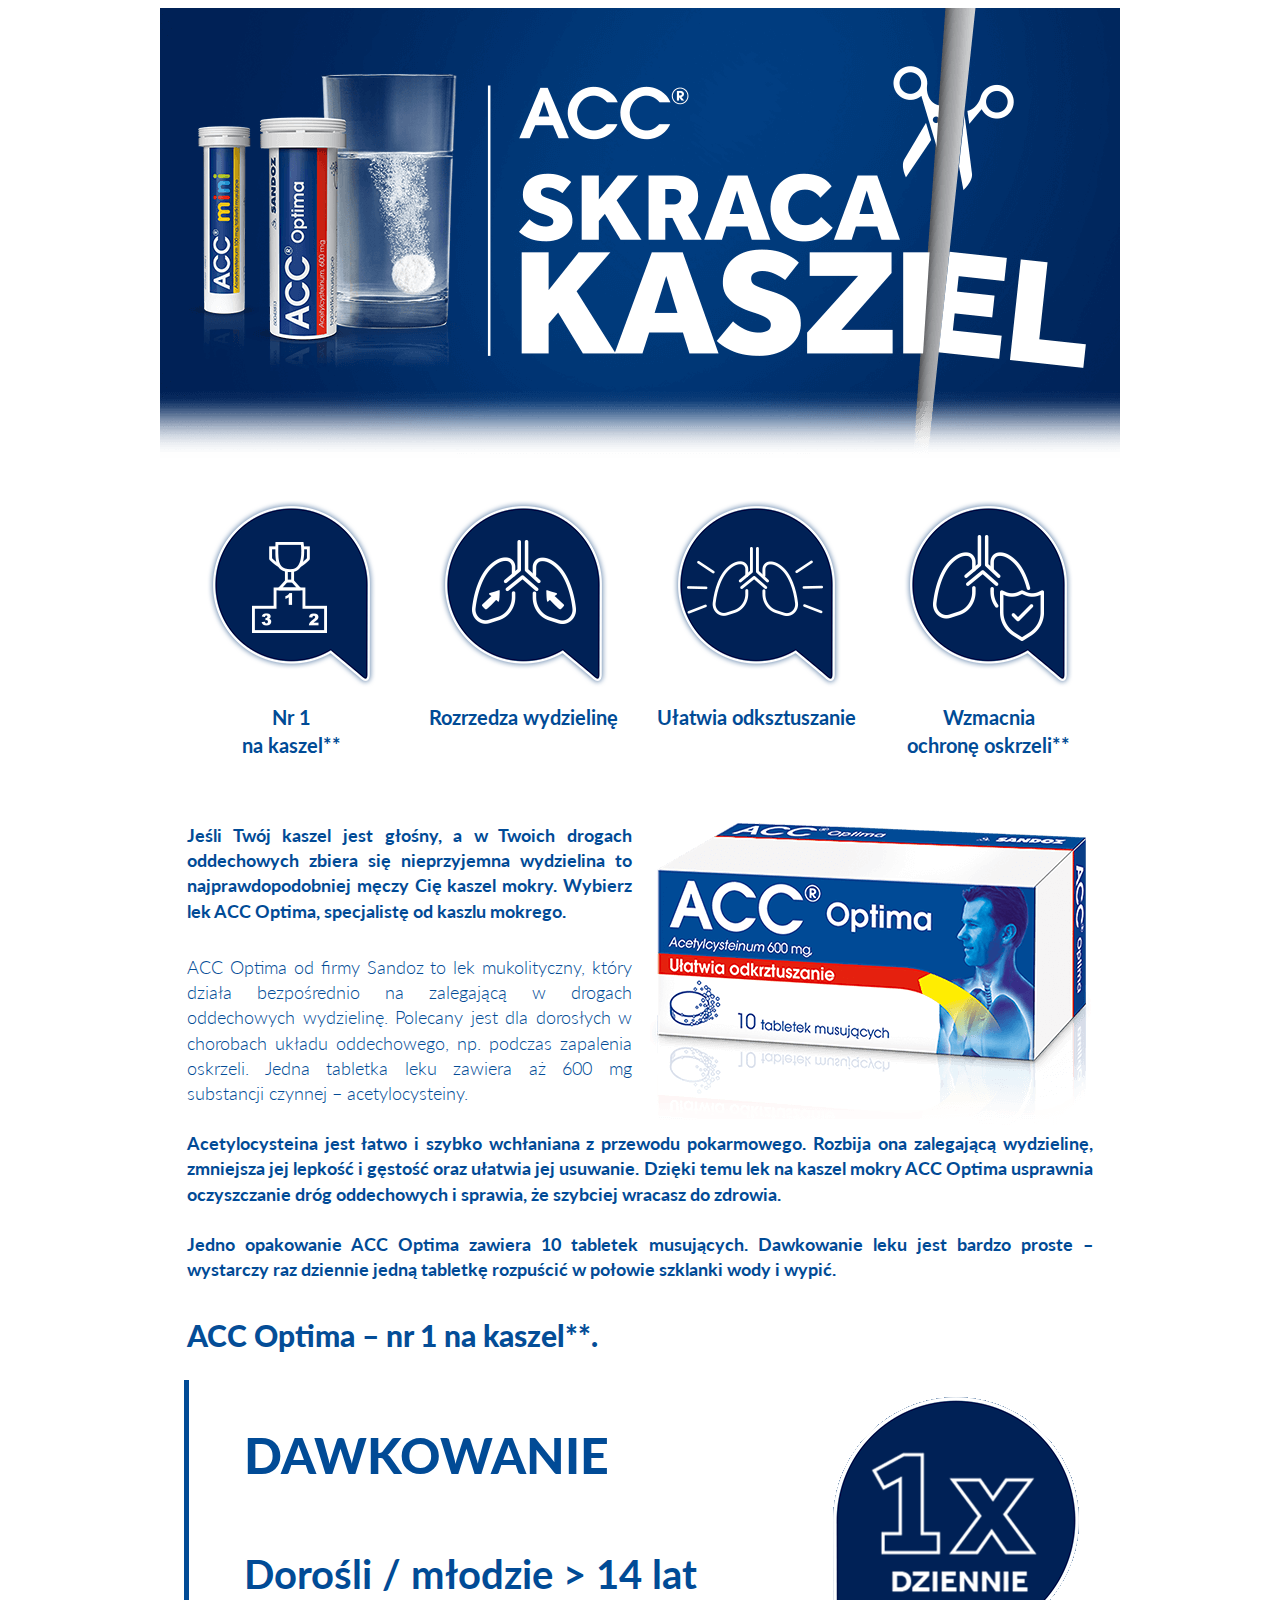
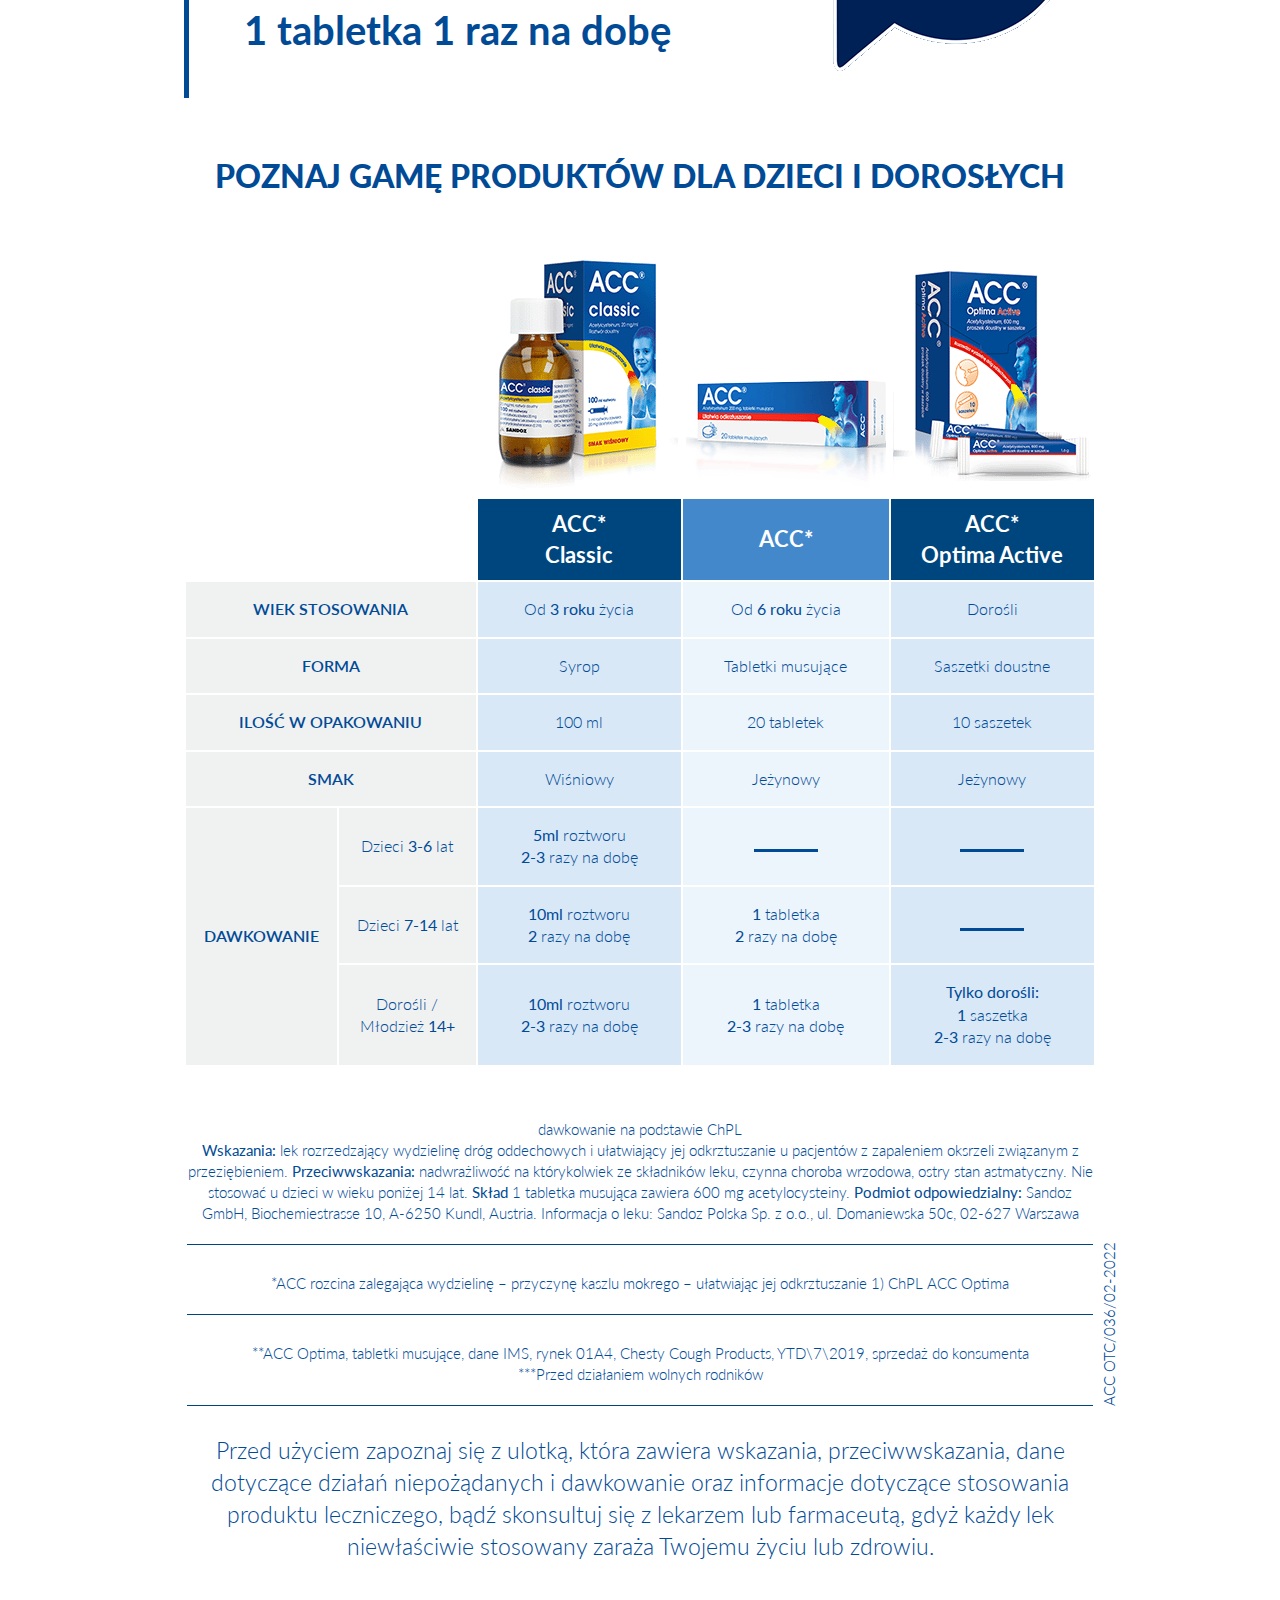
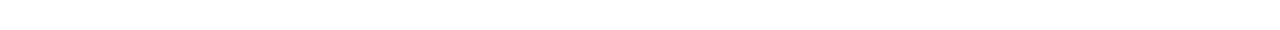
==== commit bddf0cdd: "Make alleco version" ====
--- a/index.html
+++ b/index.html
@@ -9,19 +9,19 @@
       href="https://fonts.googleapis.com/css2?family=Lato:ital,wght@0,300;0,700;0,900;1,300;1,700&display=swap"
       rel="stylesheet"
     />
-    <link rel="stylesheet" href="style.css" />
+    <link rel="stylesheet" href="/rich-content/sandoz/acc/style.css" />
   </head>
   <body>
     <div class="es-acc" id="es-acc">
       <div class="es-kv">
         <div class="es-kv__banner">
           <img
-            src="img/kv-mobile.png"
+            src="/rich-content/sandoz/acc/img/kv-mobile.png"
             alt="ACC skraca kaszel"
             class="es-kv__img es-kv__img--mobile"
           />
           <img
-            src="img/kv.png"
+            src="/rich-content/sandoz/acc/img/kv.png"
             alt="ACC skraca kaszel"
             class="es-kv__img es-kv__img--desktop"
           />
@@ -32,25 +32,25 @@
         <div class="es-features__container">
           <div class="es-features__feature es-feature">
             <div class="es-feature__icon">
-              <img src="img/icon-1.png" alt="" class="es-feature__img" />
+              <img src="/rich-content/sandoz/acc/img/icon-1.png" alt="" class="es-feature__img" />
             </div>
             <p class="es-feature__text">Nr 1<br>na kaszel**</p>
           </div>
           <div class="es-features__feature">
             <div class="es-feature__icon">
-              <img src="img/icon-2.png" alt="" class="es-feature__img" />
+              <img src="/rich-content/sandoz/acc/img/icon-2.png" alt="" class="es-feature__img" />
             </div>
             <p class="es-feature__text">Rozrzedza wydzielinę</p>
           </div>
           <div class="es-features__feature">
             <div class="es-feature__icon">
-              <img src="img/icon-3.png" alt="" class="es-feature__img" />
+              <img src="/rich-content/sandoz/acc/img/icon-3.png" alt="" class="es-feature__img" />
             </div>
             <p class="es-feature__text">Ułatwia odksztuszanie</p>
           </div>
           <div class="es-features__feature">
             <div class="es-feature__icon">
-              <img src="img/icon-4.png" alt="" class="es-feature__img" />
+              <img src="/rich-content/sandoz/acc/img/icon-4.png" alt="" class="es-feature__img" />
             </div>
             <p class="es-feature__text">Wzmacnia <br> ochronę oskrzeli**</p>
           </div>
@@ -60,7 +60,7 @@
       <div class="es-info">
         <div class="es-info__container">
           <div class="es-info__packshot">
-            <img src="img/packshot.png" alt="" class="es-info__img" />
+            <img src="/rich-content/sandoz/acc/img/packshot.png" alt="" class="es-info__img" />
           </div>
           <p class="es-info__text es-info__text--aside">
             <strong
@@ -98,7 +98,7 @@
             </p>
           </div>
           <div class="es-dose_img">
-            <img src="img/dose.png" alt="" class="es-info__img" />
+            <img src="/rich-content/sandoz/acc/img/dose.png" alt="" class="es-info__img" />
           </div>
         </div>
       </div>
@@ -110,13 +110,13 @@
             <tr class="es-table__tr">
               <th colspan="2" class="es-table__th-empty"></th>
               <th class="es-table__th-empty">
-                <img src="img/classic.png" alt="ACC Classic">
+                <img src="/rich-content/sandoz/acc/img/classic.png" alt="ACC Classic">
               </th>
               <th class="es-table__th-empty">
-                <img src="img/acc.png" alt="ACC">
+                <img src="/rich-content/sandoz/acc/img/acc.png" alt="ACC">
               </th>
               <th class="es-table__th-empty">
-                <img src="img/optima-active.png" alt="ACC Optima Active">
+                <img src="/rich-content/sandoz/acc/img/optima-active.png" alt="ACC Optima Active">
               </th>
             </tr>
             <tr class="es-table__tr">
@@ -169,10 +169,10 @@
                 <strong>2-3</strong> razy na dobę
               </td>
               <td class="es-table__td es-table__td-even">
-                <img src="img/line-table.png" alt="">
-              </td>
-              <td class="es-table__td es-table__td-odd">
-                <img src="img/line-table.png" alt="">
+                <img src="/rich-content/sandoz/acc/img/line-table.png" alt="">
+              </td>
+              <td class="es-table__td es-table__td-odd">
+                <img src="/rich-content/sandoz/acc/img/line-table.png" alt="">
               </td>
             </tr>
             <tr class="es-table__tr">
@@ -184,7 +184,7 @@
                 <strong>1</strong> tabletka<br />
                 <strong>2</strong> razy na dobę</td>
               <td class="es-table__td es-table__td-odd">
-                <img src="img/line-table.png" alt="">
+                <img src="/rich-content/sandoz/acc/img/line-table.png" alt="">
               </td>
             </tr>
             <tr class="es-table__tr">
--- a/rich-content/sandoz/acc/style.css
+++ b/rich-content/sandoz/acc/style.css
@@ -0,0 +1,369 @@
+
+
+#es-acc.es-acc {
+  font-family: "Lato", sans-serif;
+  font-weight: 300;
+  font-size: 16px;
+  line-height: 1.4;
+  max-width: 960px;
+  margin: 0 auto;
+  padding: 0;
+  overflow: hidden;
+  color: #014b96;
+  background: #fff;
+  position: relative;
+}
+
+#es-acc.es-acc .es-kv__img {
+  max-width: 100%;
+  display: block;
+  margin: 0 auto;
+  width: 100%;
+}
+
+#es-acc.es-acc .es-kv__img--desktop {
+  display: none;
+}
+
+@media screen and (min-width: 768px) {
+  #es-acc.es-acc .es-kv__banner {
+    margin-bottom: -14px;
+  }
+  #es-acc.es-acc .es-kv__img--mobile {
+    display: none;
+  }
+  #es-acc.es-acc .es-kv__img--desktop {
+    display: block;
+  }
+}
+
+#es-acc.es-acc .es-features {
+  padding: 0 24px;
+  margin-bottom: 64px;
+}
+
+#es-acc.es-acc .es-features__container {
+  margin: 32px 0;
+}
+
+#es-acc.es-acc .es-features .es-feature__img {
+  max-width: 100%;
+  display: block;
+  margin: 0 auto;
+  -webkit-transition: -webkit-transform 0.3s ease-in-out;
+  transition: -webkit-transform 0.3s ease-in-out;
+  transition: transform 0.3s ease-in-out;
+  transition: transform 0.3s ease-in-out, -webkit-transform 0.3s ease-in-out;
+}
+
+#es-acc.es-acc .es-features .es-feature__img:hover {
+  -webkit-transform: scale(1.05);
+          transform: scale(1.05);
+}
+
+#es-acc.es-acc .es-features .es-feature__text {
+  margin: 0;
+  padding: 0;
+  line-height: inherit;
+  color: inherit;
+  margin: 16px 0 32px 0;
+  font-size: 24px;
+  text-align: center;
+  font-weight: 700;
+}
+
+@media screen and (min-width: 1025px) {
+  #es-acc.es-acc .es-features {
+    padding: 0 27px;
+  }
+  #es-acc.es-acc .es-features__container {
+    margin: 56px 0;
+    display: -webkit-box;
+    display: -ms-flexbox;
+    display: flex;
+    -webkit-box-pack: justify;
+        -ms-flex-pack: justify;
+            justify-content: space-between;
+  }
+  #es-acc.es-acc .es-features__feature {
+    -webkit-box-flex: 1;
+        -ms-flex: 1;
+            flex: 1;
+  }
+  #es-acc.es-acc .es-features__feature:not(:last-child) {
+    margin-right: 16px;
+  }
+  #es-acc.es-acc .es-features .es-feature__text {
+    margin: 16px 0 0 0;
+  }
+}
+
+#es-acc.es-acc .es-info {
+  padding: 0 24px;
+  margin-bottom: 56px;
+}
+
+#es-acc.es-acc .es-info__text {
+  margin: 0;
+  padding: 0;
+  line-height: inherit;
+  color: inherit;
+  font-size: 18px;
+}
+
+#es-acc.es-acc .es-info__text strong {
+  font-weight: 700;
+  display: block;
+  margin-bottom: 6px;
+}
+
+#es-acc.es-acc .es-info__text span {
+  color: #044d97;
+  font-weight: 900;
+  font-size: 30px;
+}
+
+#es-acc.es-acc .es-info__img {
+  max-width: 100%;
+  display: block;
+  margin: 0 auto;
+}
+
+@media screen and (min-width: 1025px) {
+  #es-acc.es-acc .es-info__container {
+    display: -webkit-box;
+    display: -ms-flexbox;
+    display: flex;
+  }
+  #es-acc.es-acc .es-info__text {
+    text-align: justify;
+  }
+  #es-acc.es-acc .es-info__text--aside {
+    width: 50%;
+    text-align: justify;
+    -webkit-box-flex: 1;
+        -ms-flex: 1;
+            flex: 1;
+    -webkit-box-ordinal-group: 2;
+        -ms-flex-order: 1;
+            order: 1;
+  }
+  #es-acc.es-acc .es-info__packshot {
+    width: 50%;
+    margin-top: 0;
+    margin-bottom: -56px;
+    -webkit-box-flex: 1;
+        -ms-flex: 1;
+            flex: 1;
+    -webkit-box-ordinal-group: 3;
+        -ms-flex-order: 2;
+            order: 2;
+  }
+}
+
+@media screen and (min-width: 1025px) {
+  #es-acc.es-acc .es-info {
+    padding: 0 27px;
+    margin-bottom: 24px;
+  }
+  #es-acc.es-acc .es-info__text--aside strong {
+    display: block;
+  }
+}
+
+#es-acc.es-acc .es-dose {
+  padding: 0 24px;
+  margin-bottom: 56px;
+}
+
+#es-acc.es-acc .es-dose__text {
+  margin: 0;
+  padding: 0;
+  line-height: inherit;
+  color: inherit;
+}
+
+#es-acc.es-acc .es-dose__img {
+  max-width: 100%;
+  display: block;
+  margin: 0 auto;
+}
+
+#es-acc.es-acc .es-dose__text p{
+  padding-left: 55px;
+  font-size: 40px;
+  font-weight: 700;
+}
+#es-acc.es-acc .es-dose__text strong{
+  display: block;
+  text-transform: uppercase;
+  font-size: 50px;
+  font-weight: 900;
+}
+
+@media screen and (min-width: 1025px) {
+  #es-acc.es-acc .es-dose__container {
+    display: -webkit-box;
+    display: -ms-flexbox;
+    display: flex;
+    justify-content: space-between;
+  }
+
+  #es-acc.es-acc .es-dose__text {
+    width: 60%;
+    text-align: left;
+    -webkit-box-flex: 1;
+        -ms-flex: 1;
+            flex: 1;
+    border-left: 5px solid #014b96;
+  }
+  
+  #es-acc.es-acc .es-dose__img {
+    width: 40%;
+    -webkit-box-flex: 1;
+        -ms-flex: 1;
+            flex: 1;
+  }
+}
+
+#es-acc.es-acc .es-table {
+  padding: 0 24px;
+}
+
+#es-acc.es-acc .es-table__title {
+  margin: 0;
+  padding: 0;
+  line-height: inherit;
+  color: inherit;
+  font-size: 32px;
+  text-align: center;
+  font-weight: 900;
+  margin: 48px 0;
+  text-transform: uppercase;
+}
+
+#es-acc.es-acc .es-table__title strong {
+  font-weight: 700;
+  text-transform: uppercase;
+}
+
+#es-acc.es-acc .es-table__table {
+  width: 100%;
+  border-collapse: collapse;
+}
+
+#es-acc.es-acc .es-table__head {
+  background-color: #00467e;
+  color: #fff;
+}
+#es-acc.es-acc .es-table__head .es-table__th-empty{
+  background-color: white;
+}
+
+#es-acc.es-acc .es-table__head .es-table__th-middle{
+  background-color: #4488cc;
+}
+
+#es-acc.es-acc .es-table__th {
+  padding: 10px;
+  text-align: center;
+  border: 2px solid white;
+  font-size: 22px;
+}
+
+#es-acc.es-acc .es-table__td {
+  padding: 16px;
+  text-align: center;
+  border: 2px solid white;
+  font-size: 16px;
+}
+
+#es-acc.es-acc .es-table__td-odd {
+  background-color: #d8e8f7;
+}
+#es-acc.es-acc .es-table__td-even {
+  background-color: #ecf4fc;
+}
+#es-acc.es-acc .es-table__td-firstcol {
+  background-color: #f0f1f1;
+}
+
+#es-acc.es-acc .es-table__th span, #es-acc.es-acc .es-table__td span {
+  font-weight: 600;
+  text-transform: uppercase;
+}
+
+#es-acc.es-acc .es-long {
+  padding: 0 24px;
+  position: relative;
+  z-index: 1;
+}
+
+#es-acc.es-acc .es-long__container {
+  padding: 32px 0;
+}
+
+#es-acc.es-acc .es-long__text {
+  margin: 0;
+  padding: 20px 0;
+  line-height: inherit;
+  color: inherit;
+  font-size: 15px;
+  margin-bottom: 8px;
+  border-bottom: 1px solid #00457c;
+  text-align: center;
+}
+
+#es-acc.es-acc .es-long__text-last {
+  margin: 0;
+  padding: 20px 0;
+  line-height: inherit;
+  color: inherit;
+  font-size: 23px;
+  margin-bottom: 8px;
+  text-align: center;
+}
+
+@media screen and (min-width: 1025px) {
+  #es-acc.es-acc .es-long {
+    padding: 0 27px;
+  }
+}
+
+#es-acc.es-acc .es-signature {
+  position: absolute;
+  right: 0;
+  bottom: 380px;
+  -webkit-transform-origin: bottom right;
+          transform-origin: bottom right;
+  -webkit-transform: rotate(-90deg);
+          transform: rotate(-90deg);
+}
+
+#es-acc.es-acc .es-signature__text {
+  margin: 0;
+  padding: 0;
+  line-height: inherit;
+  color: inherit;
+  font-size: 15px;
+}
+/*# sourceMappingURL=style.css.map */
+@media screen and (min-width: 1025px) {
+  #es-acc.es-acc .es-features__feature {
+      max-width: 23%;
+  }
+  
+  #es-acc.es-acc .es-features .es-feature__text {
+      font-size: 20px;
+  }
+  #es-acc.es-acc .es-info__packshot {
+    margin-left: 16px;
+  }
+}
+  
+  @media screen and (max-width: 1024px) {
+  #es-acc.es-acc .es-table__th, #es-acc.es-acc .es-table__td {
+      font-size: 15px;
+      padding: 16px;
+  }
+}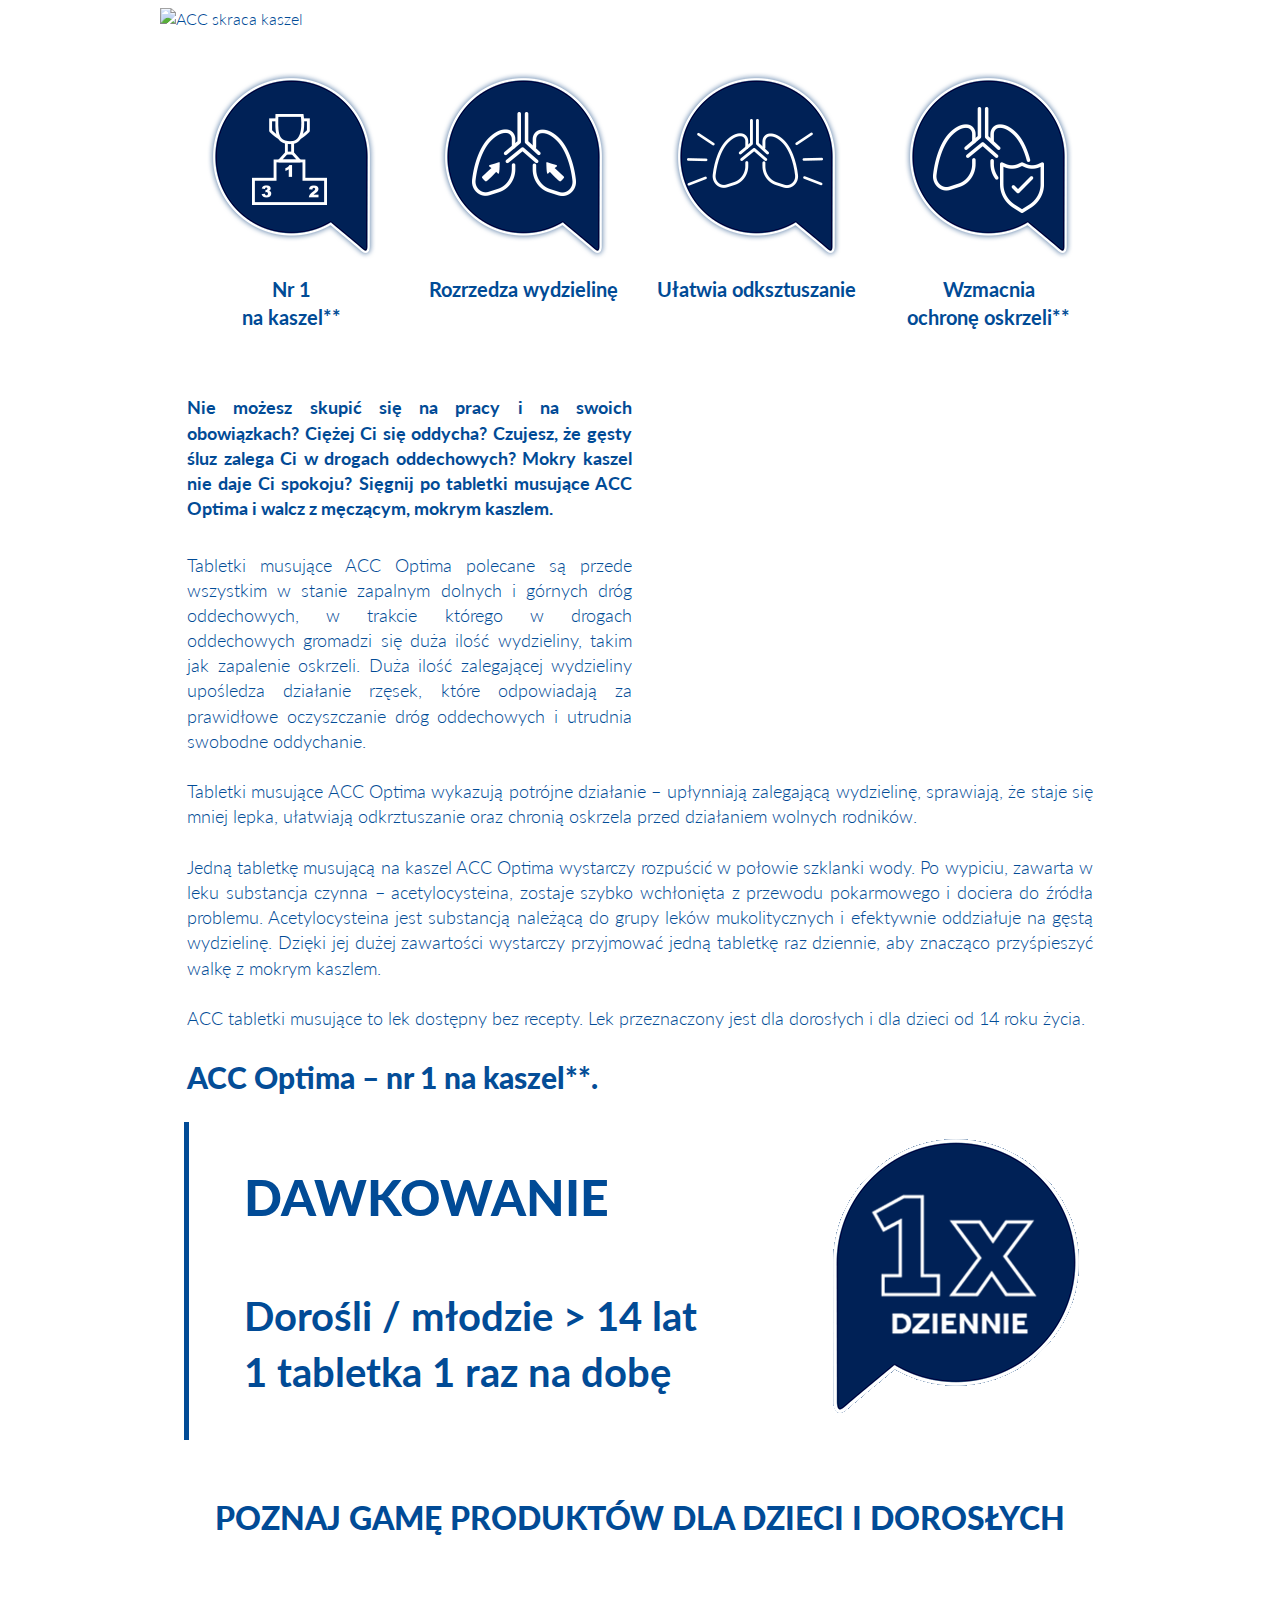
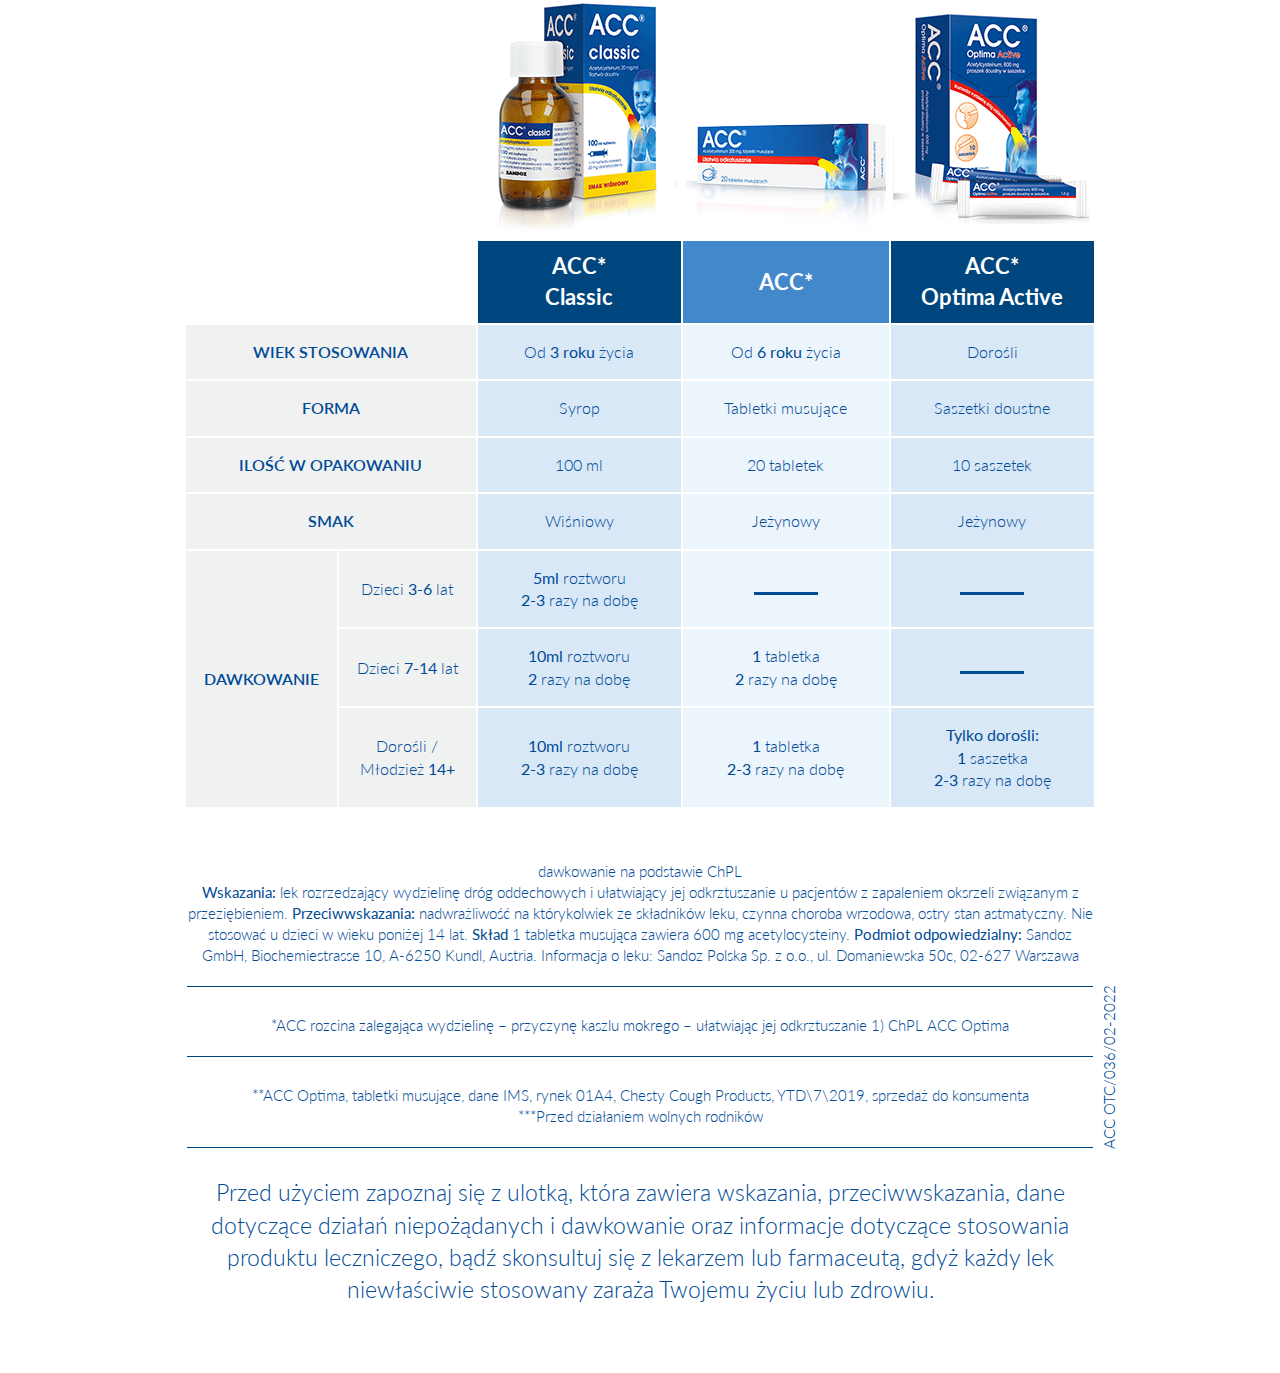
==== commit 85d66a6f: "Fix bug in table in cefarm version" ====
--- a/index.html
+++ b/index.html
@@ -9,19 +9,19 @@
       href="https://fonts.googleapis.com/css2?family=Lato:ital,wght@0,300;0,700;0,900;1,300;1,700&display=swap"
       rel="stylesheet"
     />
-    <link rel="stylesheet" href="/rich-content/sandoz/acc/style.css" />
+    <link rel="stylesheet" href="style.css" />
   </head>
   <body>
     <div class="es-acc" id="es-acc">
       <div class="es-kv">
         <div class="es-kv__banner">
           <img
-            src="/rich-content/sandoz/acc/img/kv-mobile.png"
+            src="img/kv-mobile.png"
             alt="ACC skraca kaszel"
             class="es-kv__img es-kv__img--mobile"
           />
           <img
-            src="/rich-content/sandoz/acc/img/kv.png"
+            src="img/kv.png"
             alt="ACC skraca kaszel"
             class="es-kv__img es-kv__img--desktop"
           />
@@ -32,25 +32,25 @@
         <div class="es-features__container">
           <div class="es-features__feature es-feature">
             <div class="es-feature__icon">
-              <img src="/rich-content/sandoz/acc/img/icon-1.png" alt="" class="es-feature__img" />
+              <img src="img/icon-1.png" alt="" class="es-feature__img" />
             </div>
             <p class="es-feature__text">Nr 1<br>na kaszel**</p>
           </div>
           <div class="es-features__feature">
             <div class="es-feature__icon">
-              <img src="/rich-content/sandoz/acc/img/icon-2.png" alt="" class="es-feature__img" />
+              <img src="img/icon-2.png" alt="" class="es-feature__img" />
             </div>
             <p class="es-feature__text">Rozrzedza wydzielinę</p>
           </div>
           <div class="es-features__feature">
             <div class="es-feature__icon">
-              <img src="/rich-content/sandoz/acc/img/icon-3.png" alt="" class="es-feature__img" />
+              <img src="img/icon-3.png" alt="" class="es-feature__img" />
             </div>
             <p class="es-feature__text">Ułatwia odksztuszanie</p>
           </div>
           <div class="es-features__feature">
             <div class="es-feature__icon">
-              <img src="/rich-content/sandoz/acc/img/icon-4.png" alt="" class="es-feature__img" />
+              <img src="img/icon-4.png" alt="" class="es-feature__img" />
             </div>
             <p class="es-feature__text">Wzmacnia <br> ochronę oskrzeli**</p>
           </div>
@@ -60,31 +60,38 @@
       <div class="es-info">
         <div class="es-info__container">
           <div class="es-info__packshot">
-            <img src="/rich-content/sandoz/acc/img/packshot.png" alt="" class="es-info__img" />
+            <img src="img/packshot.png" alt="" class="es-info__img" />
           </div>
           <p class="es-info__text es-info__text--aside">
             <strong
-              >Jeśli Twój kaszel jest głośny, a w Twoich drogach oddechowych zbiera
-               się nieprzyjemna wydzielina to najprawdopodobniej męczy Cię kaszel mokry.
-                Wybierz lek ACC Optima, specjalistę od kaszlu mokrego. </strong
-            ><br />
-            ACC Optima od firmy Sandoz to lek mukolityczny, który działa bezpośrednio na 
-            zalegającą w drogach oddechowych wydzielinę. Polecany jest dla dorosłych w 
-            chorobach układu oddechowego, np. podczas zapalenia oskrzeli. Jedna tabletka 
-            leku zawiera aż 600 mg substancji czynnej – acetylocysteiny. 
+              >Nie możesz skupić się na pracy i na swoich obowiązkach? Ciężej Ci się oddycha? 
+              Czujesz, że gęsty śluz zalega Ci w drogach oddechowych? Mokry kaszel nie daje 
+              Ci spokoju? Sięgnij po tabletki musujące ACC Optima i walcz z męczącym, mokrym kaszlem.
+               </strong><br />
+               Tabletki musujące ACC Optima polecane są przede wszystkim w stanie zapalnym dolnych i 
+               górnych dróg oddechowych, w trakcie którego w drogach oddechowych gromadzi się duża 
+               ilość wydzieliny, takim jak zapalenie oskrzeli. Duża ilość zalegającej wydzieliny 
+               upośledza działanie rzęsek, które odpowiadają za prawidłowe oczyszczanie dróg oddechowych 
+               i utrudnia swobodne oddychanie.
             <br /><br />
           </p>
         </div>
         <p class="es-info__text">
-          <strong>Acetylocysteina jest łatwo i szybko wchłaniana z przewodu pokarmowego. 
-            Rozbija ona zalegającą wydzielinę, zmniejsza jej lepkość i gęstość oraz ułatwia 
-            jej usuwanie. Dzięki temu lek na kaszel mokry ACC Optima usprawnia oczyszczanie
-             dróg oddechowych i sprawia, że szybciej wracasz do zdrowia.<br /><br />
-
-             Jedno opakowanie ACC Optima zawiera 10 tabletek musujących. Dawkowanie leku 
-             jest bardzo proste – wystarczy raz dziennie jedną tabletkę rozpuścić w połowie
-              szklanki wody i wypić.<br /><br />
-          </strong>
+          Tabletki musujące ACC Optima wykazują potrójne działanie – upłynniają zalegającą 
+          wydzielinę, sprawiają, że staje się mniej lepka, ułatwiają odkrztuszanie oraz 
+          chronią oskrzela przed działaniem wolnych rodników.<br /><br />
+
+          Jedną tabletkę musującą na kaszel ACC Optima wystarczy rozpuścić w połowie szklanki wody.
+           Po wypiciu, zawarta w leku substancja czynna – acetylocysteina, zostaje szybko 
+           wchłonięta z przewodu pokarmowego i dociera do źródła problemu. Acetylocysteina 
+           jest substancją należącą do grupy leków mukolitycznych i efektywnie 
+           oddziałuje na gęstą wydzielinę. Dzięki jej dużej zawartości wystarczy przyjmować 
+           jedną tabletkę raz dziennie, aby znacząco przyśpieszyć walkę z mokrym kaszlem.<br /><br />
+
+           ACC tabletki musujące to lek dostępny bez recepty. Lek przeznaczony jest dla dorosłych
+            i dla dzieci od 14 roku życia.<br /><br />
+
+          
           <span>ACC Optima – nr 1 na kaszel**.</span>
         </p>
       </div>
@@ -98,7 +105,7 @@
             </p>
           </div>
           <div class="es-dose_img">
-            <img src="/rich-content/sandoz/acc/img/dose.png" alt="" class="es-info__img" />
+            <img src="img/dose.png" alt="" class="es-info__img" />
           </div>
         </div>
       </div>
@@ -110,13 +117,13 @@
             <tr class="es-table__tr">
               <th colspan="2" class="es-table__th-empty"></th>
               <th class="es-table__th-empty">
-                <img src="/rich-content/sandoz/acc/img/classic.png" alt="ACC Classic">
+                <img src="img/classic.png" alt="ACC Classic">
               </th>
               <th class="es-table__th-empty">
-                <img src="/rich-content/sandoz/acc/img/acc.png" alt="ACC">
+                <img src="img/acc.png" alt="ACC">
               </th>
               <th class="es-table__th-empty">
-                <img src="/rich-content/sandoz/acc/img/optima-active.png" alt="ACC Optima Active">
+                <img src="img/optima-active.png" alt="ACC Optima Active">
               </th>
             </tr>
             <tr class="es-table__tr">
@@ -169,10 +176,10 @@
                 <strong>2-3</strong> razy na dobę
               </td>
               <td class="es-table__td es-table__td-even">
-                <img src="/rich-content/sandoz/acc/img/line-table.png" alt="">
-              </td>
-              <td class="es-table__td es-table__td-odd">
-                <img src="/rich-content/sandoz/acc/img/line-table.png" alt="">
+                <img src="img/line-table.png" alt="">
+              </td>
+              <td class="es-table__td es-table__td-odd">
+                <img src="img/line-table.png" alt="">
               </td>
             </tr>
             <tr class="es-table__tr">
@@ -184,7 +191,7 @@
                 <strong>1</strong> tabletka<br />
                 <strong>2</strong> razy na dobę</td>
               <td class="es-table__td es-table__td-odd">
-                <img src="/rich-content/sandoz/acc/img/line-table.png" alt="">
+                <img src="img/line-table.png" alt="">
               </td>
             </tr>
             <tr class="es-table__tr">
--- a/style.css
+++ b/style.css
@@ -0,0 +1,369 @@
+
+
+#es-acc.es-acc {
+  font-family: "Lato", sans-serif;
+  font-weight: 300;
+  font-size: 16px;
+  line-height: 1.4;
+  max-width: 960px;
+  margin: 0 auto;
+  padding: 0;
+  overflow: hidden;
+  color: #014b96;
+  background: #fff;
+  position: relative;
+}
+
+#es-acc.es-acc .es-kv__img {
+  max-width: 100%;
+  display: block;
+  margin: 0 auto;
+  width: 100%;
+}
+
+#es-acc.es-acc .es-kv__img--desktop {
+  display: none;
+}
+
+@media screen and (min-width: 768px) {
+  #es-acc.es-acc .es-kv__banner {
+    margin-bottom: -14px;
+  }
+  #es-acc.es-acc .es-kv__img--mobile {
+    display: none;
+  }
+  #es-acc.es-acc .es-kv__img--desktop {
+    display: block;
+  }
+}
+
+#es-acc.es-acc .es-features {
+  padding: 0 24px;
+  margin-bottom: 64px;
+}
+
+#es-acc.es-acc .es-features__container {
+  margin: 32px 0;
+}
+
+#es-acc.es-acc .es-features .es-feature__img {
+  max-width: 100%;
+  display: block;
+  margin: 0 auto;
+  -webkit-transition: -webkit-transform 0.3s ease-in-out;
+  transition: -webkit-transform 0.3s ease-in-out;
+  transition: transform 0.3s ease-in-out;
+  transition: transform 0.3s ease-in-out, -webkit-transform 0.3s ease-in-out;
+}
+
+#es-acc.es-acc .es-features .es-feature__img:hover {
+  -webkit-transform: scale(1.05);
+          transform: scale(1.05);
+}
+
+#es-acc.es-acc .es-features .es-feature__text {
+  margin: 0;
+  padding: 0;
+  line-height: inherit;
+  color: inherit;
+  margin: 16px 0 32px 0;
+  font-size: 24px;
+  text-align: center;
+  font-weight: 700;
+}
+
+@media screen and (min-width: 1025px) {
+  #es-acc.es-acc .es-features {
+    padding: 0 27px;
+  }
+  #es-acc.es-acc .es-features__container {
+    margin: 56px 0;
+    display: -webkit-box;
+    display: -ms-flexbox;
+    display: flex;
+    -webkit-box-pack: justify;
+        -ms-flex-pack: justify;
+            justify-content: space-between;
+  }
+  #es-acc.es-acc .es-features__feature {
+    -webkit-box-flex: 1;
+        -ms-flex: 1;
+            flex: 1;
+  }
+  #es-acc.es-acc .es-features__feature:not(:last-child) {
+    margin-right: 16px;
+  }
+  #es-acc.es-acc .es-features .es-feature__text {
+    margin: 16px 0 0 0;
+  }
+}
+
+#es-acc.es-acc .es-info {
+  padding: 0 24px;
+  margin-bottom: 56px;
+}
+
+#es-acc.es-acc .es-info__text {
+  margin: 0;
+  padding: 0;
+  line-height: inherit;
+  color: inherit;
+  font-size: 18px;
+}
+
+#es-acc.es-acc .es-info__text strong {
+  font-weight: 700;
+  display: block;
+  margin-bottom: 6px;
+}
+
+#es-acc.es-acc .es-info__text span {
+  color: #044d97;
+  font-weight: 900;
+  font-size: 30px;
+}
+
+#es-acc.es-acc .es-info__img {
+  max-width: 100%;
+  display: block;
+  margin: 0 auto;
+}
+
+@media screen and (min-width: 1025px) {
+  #es-acc.es-acc .es-info__container {
+    display: -webkit-box;
+    display: -ms-flexbox;
+    display: flex;
+  }
+  #es-acc.es-acc .es-info__text {
+    text-align: justify;
+  }
+  #es-acc.es-acc .es-info__text--aside {
+    width: 50%;
+    text-align: justify;
+    -webkit-box-flex: 1;
+        -ms-flex: 1;
+            flex: 1;
+    -webkit-box-ordinal-group: 2;
+        -ms-flex-order: 1;
+            order: 1;
+  }
+  #es-acc.es-acc .es-info__packshot {
+    width: 50%;
+    margin-top: 0;
+    margin-bottom: -56px;
+    -webkit-box-flex: 1;
+        -ms-flex: 1;
+            flex: 1;
+    -webkit-box-ordinal-group: 3;
+        -ms-flex-order: 2;
+            order: 2;
+  }
+}
+
+@media screen and (min-width: 1025px) {
+  #es-acc.es-acc .es-info {
+    padding: 0 27px;
+    margin-bottom: 24px;
+  }
+  #es-acc.es-acc .es-info__text--aside strong {
+    display: block;
+  }
+}
+
+#es-acc.es-acc .es-dose {
+  padding: 0 24px;
+  margin-bottom: 56px;
+}
+
+#es-acc.es-acc .es-dose__text {
+  margin: 0;
+  padding: 0;
+  line-height: inherit;
+  color: inherit;
+}
+
+#es-acc.es-acc .es-dose__img {
+  max-width: 100%;
+  display: block;
+  margin: 0 auto;
+}
+
+#es-acc.es-acc .es-dose__text p{
+  padding-left: 55px;
+  font-size: 40px;
+  font-weight: 700;
+}
+#es-acc.es-acc .es-dose__text strong{
+  display: block;
+  text-transform: uppercase;
+  font-size: 50px;
+  font-weight: 900;
+}
+
+@media screen and (min-width: 1025px) {
+  #es-acc.es-acc .es-dose__container {
+    display: -webkit-box;
+    display: -ms-flexbox;
+    display: flex;
+    justify-content: space-between;
+  }
+
+  #es-acc.es-acc .es-dose__text {
+    width: 60%;
+    text-align: left;
+    -webkit-box-flex: 1;
+        -ms-flex: 1;
+            flex: 1;
+    border-left: 5px solid #014b96;
+  }
+  
+  #es-acc.es-acc .es-dose__img {
+    width: 40%;
+    -webkit-box-flex: 1;
+        -ms-flex: 1;
+            flex: 1;
+  }
+}
+
+#es-acc.es-acc .es-table {
+  padding: 0 24px;
+}
+
+#es-acc.es-acc .es-table__title {
+  margin: 0;
+  padding: 0;
+  line-height: inherit;
+  color: inherit;
+  font-size: 32px;
+  text-align: center;
+  font-weight: 900;
+  margin: 48px 0;
+  text-transform: uppercase;
+}
+
+#es-acc.es-acc .es-table__title strong {
+  font-weight: 700;
+  text-transform: uppercase;
+}
+
+#es-acc.es-acc .es-table__table {
+  width: 100%;
+  border-collapse: collapse;
+}
+
+#es-acc.es-acc .es-table__head {
+  background-color: #00467e;
+  color: #fff;
+}
+#es-acc.es-acc .es-table__head .es-table__th-empty{
+  background-color: white;
+}
+
+#es-acc.es-acc .es-table__head .es-table__th-middle{
+  background-color: #4488cc;
+}
+
+#es-acc.es-acc .es-table__th {
+  padding: 10px;
+  text-align: center;
+  border: 2px solid white;
+  font-size: 22px;
+}
+
+#es-acc.es-acc .es-table__td {
+  padding: 16px;
+  text-align: center;
+  border: 2px solid white;
+  font-size: 16px;
+}
+
+#es-acc.es-acc .es-table__td-odd {
+  background-color: #d8e8f7;
+}
+#es-acc.es-acc .es-table__td-even {
+  background-color: #ecf4fc;
+}
+#es-acc.es-acc .es-table__td-firstcol {
+  background-color: #f0f1f1;
+}
+
+#es-acc.es-acc .es-table__th span, #es-acc.es-acc .es-table__td span {
+  font-weight: 600;
+  text-transform: uppercase;
+}
+
+#es-acc.es-acc .es-long {
+  padding: 0 24px;
+  position: relative;
+  z-index: 1;
+}
+
+#es-acc.es-acc .es-long__container {
+  padding: 32px 0;
+}
+
+#es-acc.es-acc .es-long__text {
+  margin: 0;
+  padding: 20px 0;
+  line-height: inherit;
+  color: inherit;
+  font-size: 15px;
+  margin-bottom: 8px;
+  border-bottom: 1px solid #00457c;
+  text-align: center;
+}
+
+#es-acc.es-acc .es-long__text-last {
+  margin: 0;
+  padding: 20px 0;
+  line-height: inherit;
+  color: inherit;
+  font-size: 23px;
+  margin-bottom: 8px;
+  text-align: center;
+}
+
+@media screen and (min-width: 1025px) {
+  #es-acc.es-acc .es-long {
+    padding: 0 27px;
+  }
+}
+
+#es-acc.es-acc .es-signature {
+  position: absolute;
+  right: 0;
+  bottom: 380px;
+  -webkit-transform-origin: bottom right;
+          transform-origin: bottom right;
+  -webkit-transform: rotate(-90deg);
+          transform: rotate(-90deg);
+}
+
+#es-acc.es-acc .es-signature__text {
+  margin: 0;
+  padding: 0;
+  line-height: inherit;
+  color: inherit;
+  font-size: 15px;
+}
+/*# sourceMappingURL=style.css.map */
+@media screen and (min-width: 1025px) {
+  #es-acc.es-acc .es-features__feature {
+      max-width: 23%;
+  }
+  
+  #es-acc.es-acc .es-features .es-feature__text {
+      font-size: 20px;
+  }
+  #es-acc.es-acc .es-info__packshot {
+    margin-left: 16px;
+  }
+}
+  
+  @media screen and (max-width: 1024px) {
+  #es-acc.es-acc .es-table__th, #es-acc.es-acc .es-table__td {
+      font-size: 15px;
+      padding: 16px;
+  }
+}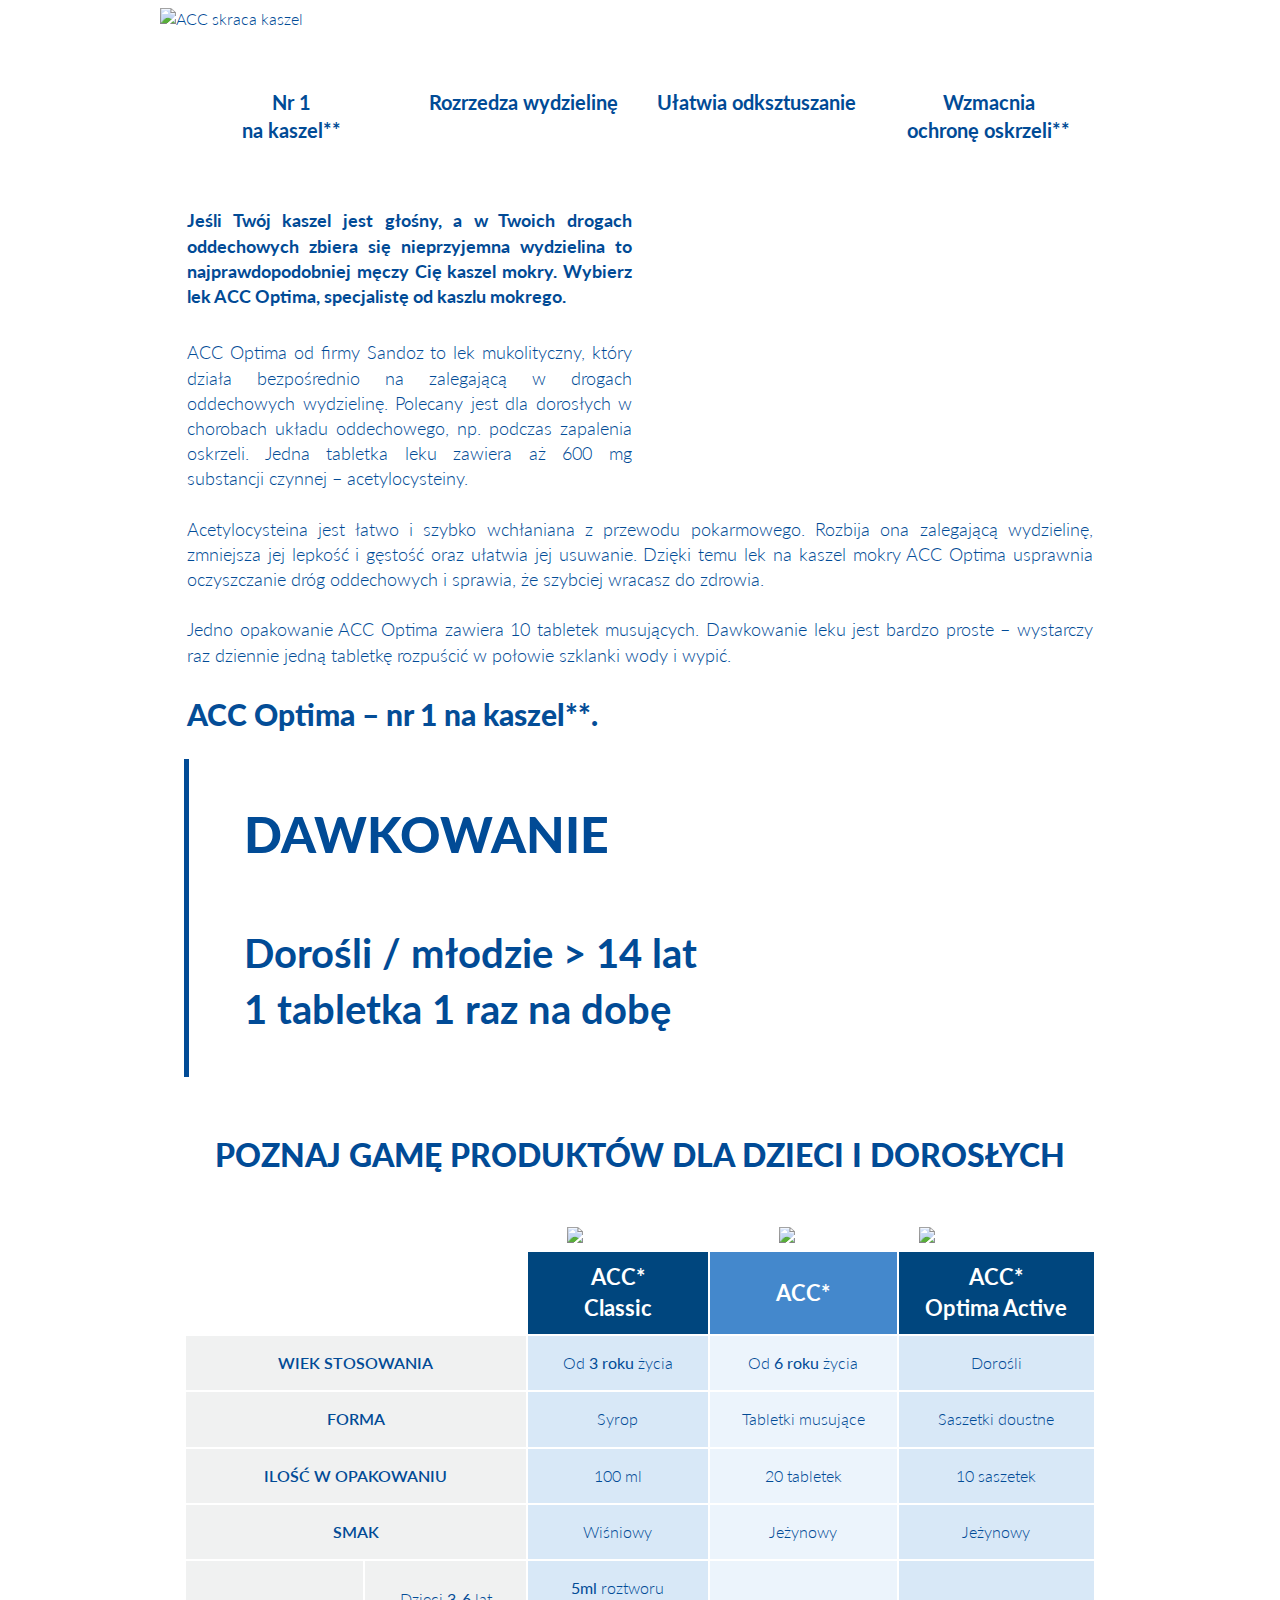
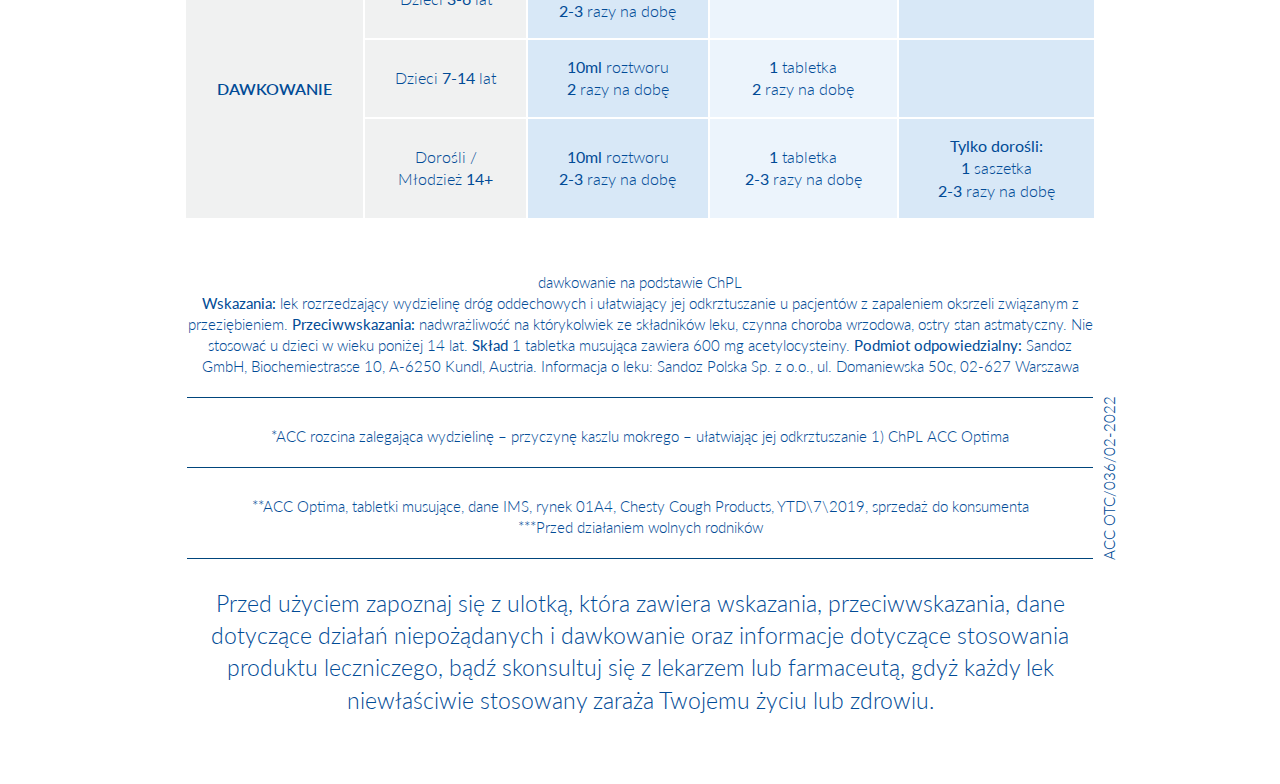
==== commit 73957b94: "Make melissa  version" ====
--- a/index.html
+++ b/index.html
@@ -9,19 +9,387 @@
       href="https://fonts.googleapis.com/css2?family=Lato:ital,wght@0,300;0,700;0,900;1,300;1,700&display=swap"
       rel="stylesheet"
     />
-    <link rel="stylesheet" href="style.css" />
   </head>
   <body>
+    <style>
+      #es-acc.es-acc {
+        font-family: "Lato", sans-serif;
+        font-weight: 300;
+        font-size: 16px;
+        line-height: 1.4;
+        max-width: 960px;
+        margin: 0 auto;
+        padding: 0;
+        overflow: hidden;
+        color: #014b96;
+        background: #fff;
+        position: relative;
+      }
+
+      #es-acc.es-acc .es-kv__img {
+        max-width: 100%;
+        display: block;
+        margin: 0 auto;
+        width: 100%;
+      }
+
+      #es-acc.es-acc .es-kv__img--desktop {
+        display: none;
+      }
+
+      @media screen and (min-width: 768px) {
+        #es-acc.es-acc .es-kv__banner {
+          margin-bottom: -14px;
+        }
+        #es-acc.es-acc .es-kv__img--mobile {
+          display: none;
+        }
+        #es-acc.es-acc .es-kv__img--desktop {
+          display: block;
+        }
+      }
+
+      #es-acc.es-acc .es-features {
+        padding: 0 24px;
+        margin-bottom: 64px;
+      }
+
+      #es-acc.es-acc .es-features__container {
+        margin: 32px 0;
+      }
+
+      #es-acc.es-acc .es-features .es-feature__img {
+        max-width: 100%;
+        display: block;
+        margin: 0 auto;
+        -webkit-transition: -webkit-transform 0.3s ease-in-out;
+        transition: -webkit-transform 0.3s ease-in-out;
+        transition: transform 0.3s ease-in-out;
+        transition: transform 0.3s ease-in-out, -webkit-transform 0.3s ease-in-out;
+      }
+
+      #es-acc.es-acc .es-features .es-feature__img:hover {
+        -webkit-transform: scale(1.05);
+                transform: scale(1.05);
+      }
+
+      #es-acc.es-acc .es-features .es-feature__text {
+        margin: 0;
+        padding: 0;
+        line-height: inherit;
+        color: inherit;
+        margin: 16px 0 32px 0;
+        font-size: 24px;
+        text-align: center;
+        font-weight: 700;
+      }
+
+      @media screen and (min-width: 1025px) {
+        #es-acc.es-acc .es-features {
+          padding: 0 27px;
+        }
+        #es-acc.es-acc .es-features__container {
+          margin: 56px 0;
+          display: -webkit-box;
+          display: -ms-flexbox;
+          display: flex;
+          -webkit-box-pack: justify;
+              -ms-flex-pack: justify;
+                  justify-content: space-between;
+        }
+        #es-acc.es-acc .es-features__feature {
+          -webkit-box-flex: 1;
+              -ms-flex: 1;
+                  flex: 1;
+        }
+        #es-acc.es-acc .es-features__feature:not(:last-child) {
+          margin-right: 16px;
+        }
+        #es-acc.es-acc .es-features .es-feature__text {
+          margin: 16px 0 0 0;
+        }
+      }
+
+      #es-acc.es-acc .es-info {
+        padding: 0 24px;
+        margin-bottom: 56px;
+      }
+
+      #es-acc.es-acc .es-info__text {
+        margin: 0;
+        padding: 0;
+        line-height: inherit;
+        color: inherit;
+        font-size: 18px;
+      }
+
+      #es-acc.es-acc .es-info__text strong {
+        font-weight: 700;
+        display: block;
+        margin-bottom: 6px;
+      }
+
+      #es-acc.es-acc .es-info__text span {
+        color: #044d97;
+        font-weight: 900;
+        font-size: 30px;
+      }
+
+      #es-acc.es-acc .es-info__img {
+        max-width: 100%;
+        display: block;
+        margin: 0 auto;
+      }
+
+      @media screen and (min-width: 1025px) {
+        #es-acc.es-acc .es-info__container {
+          display: -webkit-box;
+          display: -ms-flexbox;
+          display: flex;
+        }
+        #es-acc.es-acc .es-info__text {
+          text-align: justify;
+        }
+        #es-acc.es-acc .es-info__text--aside {
+          width: 50%;
+          text-align: justify;
+          -webkit-box-flex: 1;
+              -ms-flex: 1;
+                  flex: 1;
+          -webkit-box-ordinal-group: 2;
+              -ms-flex-order: 1;
+                  order: 1;
+        }
+        #es-acc.es-acc .es-info__packshot {
+          width: 50%;
+          margin-top: 0;
+          margin-bottom: -56px;
+          -webkit-box-flex: 1;
+              -ms-flex: 1;
+                  flex: 1;
+          -webkit-box-ordinal-group: 3;
+              -ms-flex-order: 2;
+                  order: 2;
+        }
+      }
+
+      @media screen and (min-width: 1025px) {
+        #es-acc.es-acc .es-info {
+          padding: 0 27px;
+          margin-bottom: 24px;
+        }
+        #es-acc.es-acc .es-info__text--aside strong {
+          display: block;
+        }
+      }
+
+      #es-acc.es-acc .es-dose {
+        padding: 0 24px;
+        margin-bottom: 56px;
+      }
+
+      #es-acc.es-acc .es-dose__text {
+        margin: 0;
+        padding: 0;
+        line-height: inherit;
+        color: inherit;
+      }
+
+      #es-acc.es-acc .es-dose__img {
+        max-width: 100%;
+        display: block;
+        margin: 0 auto;
+      }
+
+      #es-acc.es-acc .es-dose__text p{
+        padding-left: 55px;
+        font-size: 40px;
+        font-weight: 700;
+      }
+      #es-acc.es-acc .es-dose__text strong{
+        display: block;
+        text-transform: uppercase;
+        font-size: 50px;
+        font-weight: 900;
+      }
+
+      @media screen and (min-width: 1025px) {
+        #es-acc.es-acc .es-dose__container {
+          display: -webkit-box;
+          display: -ms-flexbox;
+          display: flex;
+          justify-content: space-between;
+        }
+
+        #es-acc.es-acc .es-dose__text {
+          width: 60%;
+          text-align: left;
+          -webkit-box-flex: 1;
+              -ms-flex: 1;
+                  flex: 1;
+          border-left: 5px solid #014b96;
+        }
+        
+        #es-acc.es-acc .es-dose__img {
+          width: 40%;
+          -webkit-box-flex: 1;
+              -ms-flex: 1;
+                  flex: 1;
+        }
+      }
+
+      #es-acc.es-acc .es-table {
+        padding: 0 24px;
+      }
+
+      #es-acc.es-acc .es-table__title {
+        margin: 0;
+        padding: 0;
+        line-height: inherit;
+        color: inherit;
+        font-size: 32px;
+        text-align: center;
+        font-weight: 900;
+        margin: 48px 0;
+        text-transform: uppercase;
+      }
+
+      #es-acc.es-acc .es-table__title strong {
+        font-weight: 700;
+        text-transform: uppercase;
+      }
+
+      #es-acc.es-acc .es-table__table {
+        width: 100%;
+        border-collapse: collapse;
+      }
+
+      #es-acc.es-acc .es-table__head {
+        background-color: #00467e;
+        color: #fff;
+      }
+      #es-acc.es-acc .es-table__head .es-table__th-empty{
+        background-color: white;
+      }
+
+      #es-acc.es-acc .es-table__head .es-table__th-middle{
+        background-color: #4488cc;
+      }
+
+      #es-acc.es-acc .es-table__th {
+        padding: 10px;
+        text-align: center;
+        border: 2px solid white;
+        font-size: 22px;
+      }
+
+      #es-acc.es-acc .es-table__td {
+        padding: 16px;
+        text-align: center;
+        border: 2px solid white;
+        font-size: 16px;
+      }
+
+      #es-acc.es-acc .es-table__td-odd {
+        background-color: #d8e8f7;
+      }
+      #es-acc.es-acc .es-table__td-even {
+        background-color: #ecf4fc;
+      }
+      #es-acc.es-acc .es-table__td-firstcol {
+        background-color: #f0f1f1;
+      }
+
+      #es-acc.es-acc .es-table__th span, #es-acc.es-acc .es-table__td span {
+        font-weight: 600;
+        text-transform: uppercase;
+      }
+
+      #es-acc.es-acc .es-long {
+        padding: 0 24px;
+        position: relative;
+        z-index: 1;
+      }
+
+      #es-acc.es-acc .es-long__container {
+        padding: 32px 0;
+      }
+
+      #es-acc.es-acc .es-long__text {
+        margin: 0;
+        padding: 20px 0;
+        line-height: inherit;
+        color: inherit;
+        font-size: 15px;
+        margin-bottom: 8px;
+        border-bottom: 1px solid #00457c;
+        text-align: center;
+      }
+
+      #es-acc.es-acc .es-long__text-last {
+        margin: 0;
+        padding: 20px 0;
+        line-height: inherit;
+        color: inherit;
+        font-size: 23px;
+        margin-bottom: 8px;
+        text-align: center;
+      }
+
+      @media screen and (min-width: 1025px) {
+        #es-acc.es-acc .es-long {
+          padding: 0 27px;
+        }
+      }
+
+      #es-acc.es-acc .es-signature {
+        position: absolute;
+        right: 0;
+        bottom: 380px;
+        -webkit-transform-origin: bottom right;
+                transform-origin: bottom right;
+        -webkit-transform: rotate(-90deg);
+                transform: rotate(-90deg);
+      }
+
+      #es-acc.es-acc .es-signature__text {
+        margin: 0;
+        padding: 0;
+        line-height: inherit;
+        color: inherit;
+        font-size: 15px;
+      }
+      /*# sourceMappingURL=style.css.map */
+      @media screen and (min-width: 1025px) {
+        #es-acc.es-acc .es-features__feature {
+            max-width: 23%;
+        }
+        
+        #es-acc.es-acc .es-features .es-feature__text {
+            font-size: 20px;
+        }
+        #es-acc.es-acc .es-info__packshot {
+          margin-left: 16px;
+        }
+      }
+        
+        @media screen and (max-width: 1024px) {
+        #es-acc.es-acc .es-table__th, #es-acc.es-acc .es-table__td {
+            font-size: 15px;
+            padding: 16px;
+        }
+      }
+    </style>
     <div class="es-acc" id="es-acc">
       <div class="es-kv">
         <div class="es-kv__banner">
           <img
-            src="img/kv-mobile.png"
+            src="https://www.apteka-melissa.pl/css/img/acc/kv-mobile.png"
             alt="ACC skraca kaszel"
             class="es-kv__img es-kv__img--mobile"
           />
           <img
-            src="img/kv.png"
+            src="https://www.apteka-melissa.pl/css/img/acc/kv.png"
             alt="ACC skraca kaszel"
             class="es-kv__img es-kv__img--desktop"
           />
@@ -32,25 +400,25 @@
         <div class="es-features__container">
           <div class="es-features__feature es-feature">
             <div class="es-feature__icon">
-              <img src="img/icon-1.png" alt="" class="es-feature__img" />
+              <img src="https://www.apteka-melissa.pl/css/img/acc/icon-1.png" alt="" class="es-feature__img" />
             </div>
             <p class="es-feature__text">Nr 1<br>na kaszel**</p>
           </div>
           <div class="es-features__feature">
             <div class="es-feature__icon">
-              <img src="img/icon-2.png" alt="" class="es-feature__img" />
+              <img src="https://www.apteka-melissa.pl/css/img/acc/icon-2.png" alt="" class="es-feature__img" />
             </div>
             <p class="es-feature__text">Rozrzedza wydzielinę</p>
           </div>
           <div class="es-features__feature">
             <div class="es-feature__icon">
-              <img src="img/icon-3.png" alt="" class="es-feature__img" />
+              <img src="https://www.apteka-melissa.pl/css/img/acc/icon-3.png" alt="" class="es-feature__img" />
             </div>
             <p class="es-feature__text">Ułatwia odksztuszanie</p>
           </div>
           <div class="es-features__feature">
             <div class="es-feature__icon">
-              <img src="img/icon-4.png" alt="" class="es-feature__img" />
+              <img src="https://www.apteka-melissa.pl/css/img/acc/icon-4.png" alt="" class="es-feature__img" />
             </div>
             <p class="es-feature__text">Wzmacnia <br> ochronę oskrzeli**</p>
           </div>
@@ -60,37 +428,30 @@
       <div class="es-info">
         <div class="es-info__container">
           <div class="es-info__packshot">
-            <img src="img/packshot.png" alt="" class="es-info__img" />
+            <img src="https://www.apteka-melissa.pl/css/img/acc/packshot.png" alt="" class="es-info__img" />
           </div>
           <p class="es-info__text es-info__text--aside">
             <strong
-              >Nie możesz skupić się na pracy i na swoich obowiązkach? Ciężej Ci się oddycha? 
-              Czujesz, że gęsty śluz zalega Ci w drogach oddechowych? Mokry kaszel nie daje 
-              Ci spokoju? Sięgnij po tabletki musujące ACC Optima i walcz z męczącym, mokrym kaszlem.
-               </strong><br />
-               Tabletki musujące ACC Optima polecane są przede wszystkim w stanie zapalnym dolnych i 
-               górnych dróg oddechowych, w trakcie którego w drogach oddechowych gromadzi się duża 
-               ilość wydzieliny, takim jak zapalenie oskrzeli. Duża ilość zalegającej wydzieliny 
-               upośledza działanie rzęsek, które odpowiadają za prawidłowe oczyszczanie dróg oddechowych 
-               i utrudnia swobodne oddychanie.
+              >Jeśli Twój kaszel jest głośny, a w Twoich drogach oddechowych zbiera
+               się nieprzyjemna wydzielina to najprawdopodobniej męczy Cię kaszel mokry.
+                Wybierz lek ACC Optima, specjalistę od kaszlu mokrego. </strong
+            ><br />
+            ACC Optima od firmy Sandoz to lek mukolityczny, który działa bezpośrednio na 
+            zalegającą w drogach oddechowych wydzielinę. Polecany jest dla dorosłych w 
+            chorobach układu oddechowego, np. podczas zapalenia oskrzeli. Jedna tabletka 
+            leku zawiera aż 600 mg substancji czynnej – acetylocysteiny. 
             <br /><br />
           </p>
         </div>
         <p class="es-info__text">
-          Tabletki musujące ACC Optima wykazują potrójne działanie – upłynniają zalegającą 
-          wydzielinę, sprawiają, że staje się mniej lepka, ułatwiają odkrztuszanie oraz 
-          chronią oskrzela przed działaniem wolnych rodników.<br /><br />
-
-          Jedną tabletkę musującą na kaszel ACC Optima wystarczy rozpuścić w połowie szklanki wody.
-           Po wypiciu, zawarta w leku substancja czynna – acetylocysteina, zostaje szybko 
-           wchłonięta z przewodu pokarmowego i dociera do źródła problemu. Acetylocysteina 
-           jest substancją należącą do grupy leków mukolitycznych i efektywnie 
-           oddziałuje na gęstą wydzielinę. Dzięki jej dużej zawartości wystarczy przyjmować 
-           jedną tabletkę raz dziennie, aby znacząco przyśpieszyć walkę z mokrym kaszlem.<br /><br />
-
-           ACC tabletki musujące to lek dostępny bez recepty. Lek przeznaczony jest dla dorosłych
-            i dla dzieci od 14 roku życia.<br /><br />
-
+          Acetylocysteina jest łatwo i szybko wchłaniana z przewodu pokarmowego. 
+            Rozbija ona zalegającą wydzielinę, zmniejsza jej lepkość i gęstość oraz ułatwia 
+            jej usuwanie. Dzięki temu lek na kaszel mokry ACC Optima usprawnia oczyszczanie
+             dróg oddechowych i sprawia, że szybciej wracasz do zdrowia.<br /><br />
+
+             Jedno opakowanie ACC Optima zawiera 10 tabletek musujących. Dawkowanie leku 
+             jest bardzo proste – wystarczy raz dziennie jedną tabletkę rozpuścić w połowie
+              szklanki wody i wypić.<br /><br />
           
           <span>ACC Optima – nr 1 na kaszel**.</span>
         </p>
@@ -105,7 +466,7 @@
             </p>
           </div>
           <div class="es-dose_img">
-            <img src="img/dose.png" alt="" class="es-info__img" />
+            <img src="https://www.apteka-melissa.pl/css/img/acc/dose.png" alt="" class="es-info__img" />
           </div>
         </div>
       </div>
@@ -117,13 +478,13 @@
             <tr class="es-table__tr">
               <th colspan="2" class="es-table__th-empty"></th>
               <th class="es-table__th-empty">
-                <img src="img/classic.png" alt="ACC Classic">
+                <img src="https://www.apteka-melissa.pl/css/img/acc/classic.png" alt="ACC Classic">
               </th>
               <th class="es-table__th-empty">
-                <img src="img/acc.png" alt="ACC">
+                <img src="https://www.apteka-melissa.pl/css/img/acc/acc.png" alt="ACC">
               </th>
               <th class="es-table__th-empty">
-                <img src="img/optima-active.png" alt="ACC Optima Active">
+                <img src="https://www.apteka-melissa.pl/css/img/acc/optima-active.png" alt="ACC Optima Active">
               </th>
             </tr>
             <tr class="es-table__tr">
@@ -176,10 +537,10 @@
                 <strong>2-3</strong> razy na dobę
               </td>
               <td class="es-table__td es-table__td-even">
-                <img src="img/line-table.png" alt="">
+                <img src="https://www.apteka-melissa.pl/css/img/acc/line-table.png" alt="">
               </td>
               <td class="es-table__td es-table__td-odd">
-                <img src="img/line-table.png" alt="">
+                <img src="https://www.apteka-melissa.pl/css/img/acc/line-table.png" alt="">
               </td>
             </tr>
             <tr class="es-table__tr">
@@ -191,7 +552,7 @@
                 <strong>1</strong> tabletka<br />
                 <strong>2</strong> razy na dobę</td>
               <td class="es-table__td es-table__td-odd">
-                <img src="img/line-table.png" alt="">
+                <img src="https://www.apteka-melissa.pl/css/img/acc/line-table.png" alt="">
               </td>
             </tr>
             <tr class="es-table__tr">
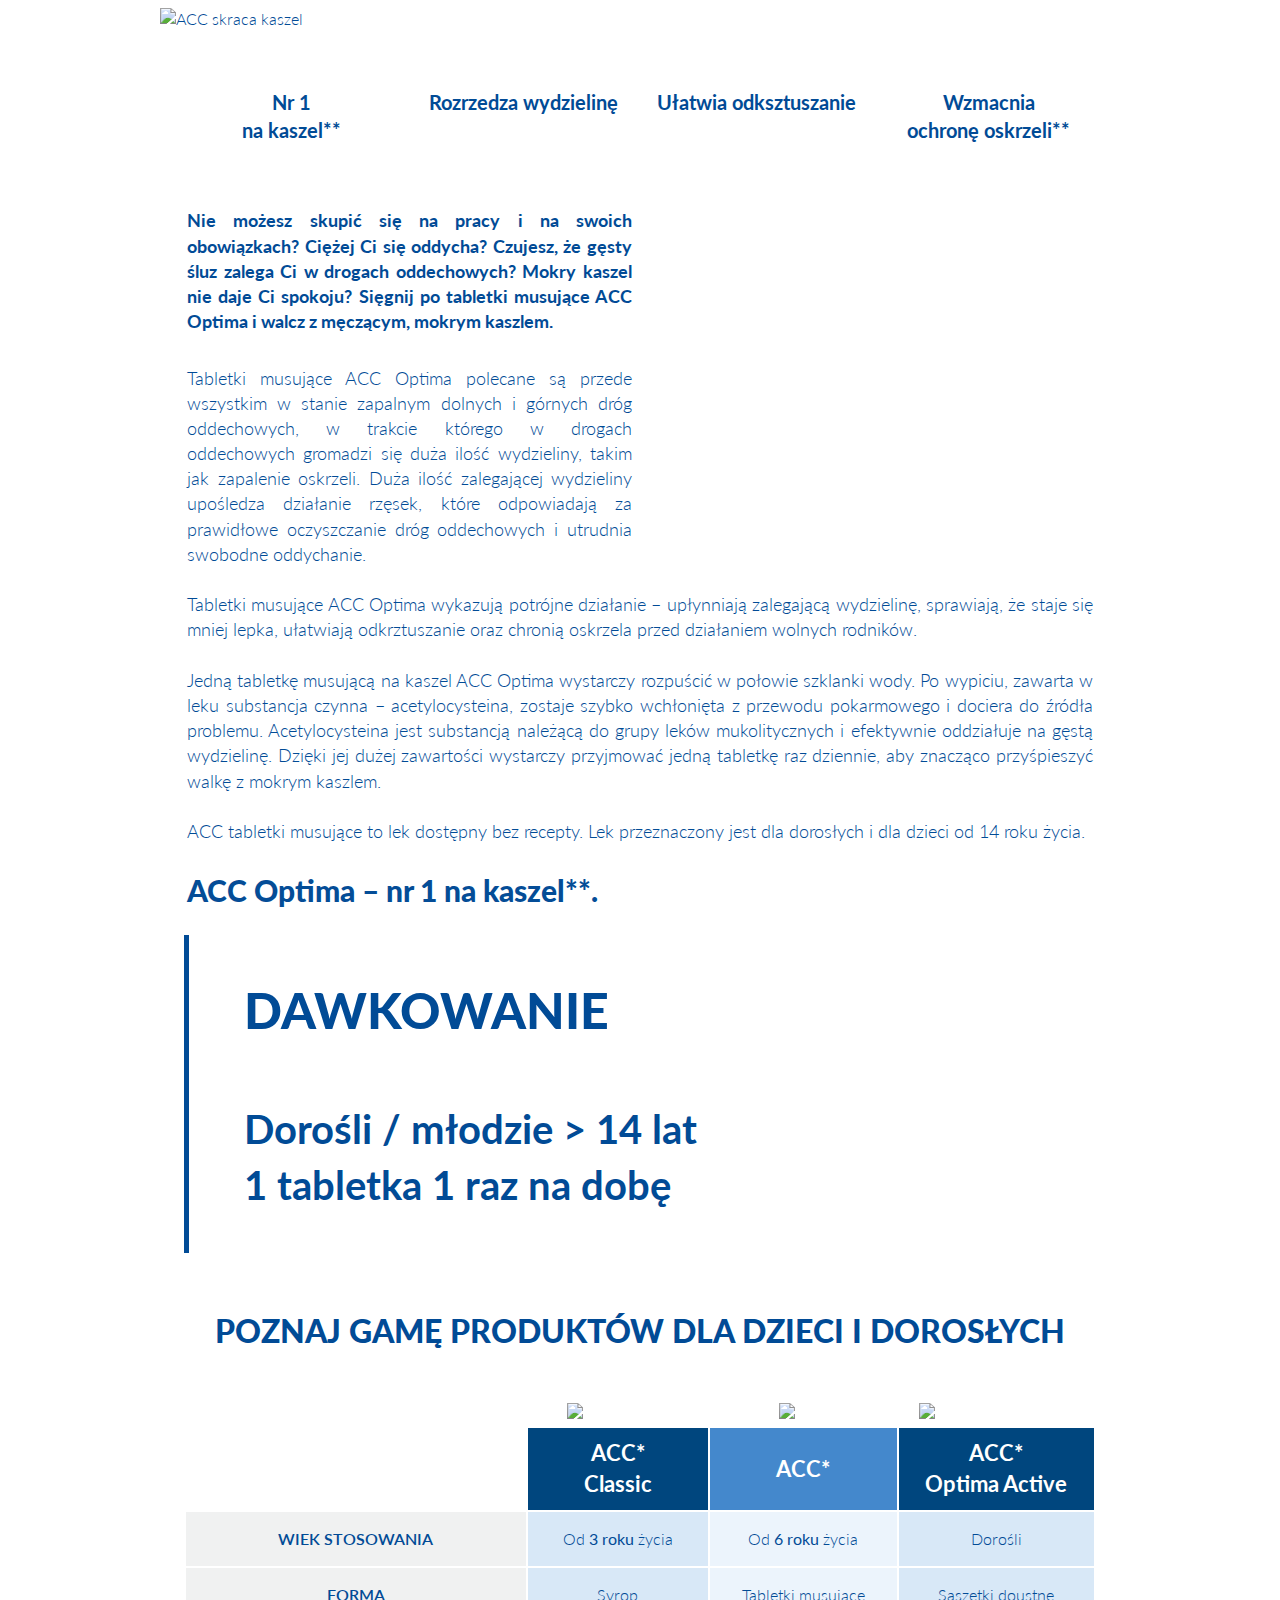
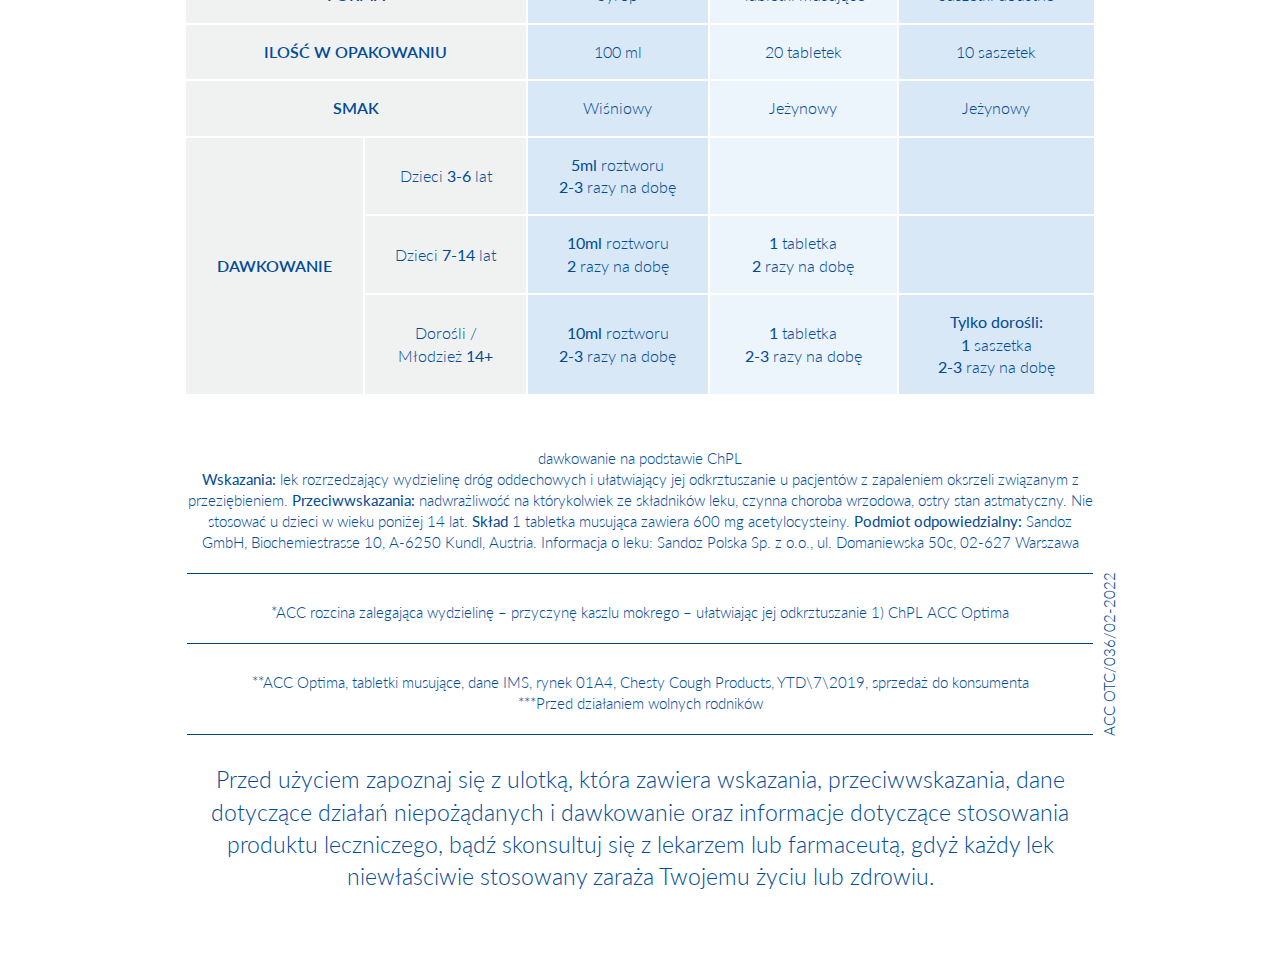
==== commit 0be05458: "Fix bugs by including styles inside html file and changing images address to remote server" ====
--- a/index.html
+++ b/index.html
@@ -10,386 +10,386 @@
       rel="stylesheet"
     />
   </head>
+  <style>
+    #es-acc.es-acc {
+      font-family: "Lato", sans-serif;
+      font-weight: 300;
+      font-size: 16px;
+      line-height: 1.4;
+      max-width: 960px;
+      margin: 0 auto;
+      padding: 0;
+      overflow: hidden;
+      color: #014b96;
+      background: #fff;
+      position: relative;
+    }
+
+    #es-acc.es-acc .es-kv__img {
+      max-width: 100%;
+      display: block;
+      margin: 0 auto;
+      width: 100%;
+    }
+
+    #es-acc.es-acc .es-kv__img--desktop {
+      display: none;
+    }
+
+    @media screen and (min-width: 768px) {
+      #es-acc.es-acc .es-kv__banner {
+        margin-bottom: -14px;
+      }
+      #es-acc.es-acc .es-kv__img--mobile {
+        display: none;
+      }
+      #es-acc.es-acc .es-kv__img--desktop {
+        display: block;
+      }
+    }
+
+    #es-acc.es-acc .es-features {
+      padding: 0 24px;
+      margin-bottom: 64px;
+    }
+
+    #es-acc.es-acc .es-features__container {
+      margin: 32px 0;
+    }
+
+    #es-acc.es-acc .es-features .es-feature__img {
+      max-width: 100%;
+      display: block;
+      margin: 0 auto;
+      -webkit-transition: -webkit-transform 0.3s ease-in-out;
+      transition: -webkit-transform 0.3s ease-in-out;
+      transition: transform 0.3s ease-in-out;
+      transition: transform 0.3s ease-in-out, -webkit-transform 0.3s ease-in-out;
+    }
+
+    #es-acc.es-acc .es-features .es-feature__img:hover {
+      -webkit-transform: scale(1.05);
+              transform: scale(1.05);
+    }
+
+    #es-acc.es-acc .es-features .es-feature__text {
+      margin: 0;
+      padding: 0;
+      line-height: inherit;
+      color: inherit;
+      margin: 16px 0 32px 0;
+      font-size: 24px;
+      text-align: center;
+      font-weight: 700;
+    }
+
+    @media screen and (min-width: 1025px) {
+      #es-acc.es-acc .es-features {
+        padding: 0 27px;
+      }
+      #es-acc.es-acc .es-features__container {
+        margin: 56px 0;
+        display: -webkit-box;
+        display: -ms-flexbox;
+        display: flex;
+        -webkit-box-pack: justify;
+            -ms-flex-pack: justify;
+                justify-content: space-between;
+      }
+      #es-acc.es-acc .es-features__feature {
+        -webkit-box-flex: 1;
+            -ms-flex: 1;
+                flex: 1;
+      }
+      #es-acc.es-acc .es-features__feature:not(:last-child) {
+        margin-right: 16px;
+      }
+      #es-acc.es-acc .es-features .es-feature__text {
+        margin: 16px 0 0 0;
+      }
+    }
+
+    #es-acc.es-acc .es-info {
+      padding: 0 24px;
+      margin-bottom: 56px;
+    }
+
+    #es-acc.es-acc .es-info__text {
+      margin: 0;
+      padding: 0;
+      line-height: inherit;
+      color: inherit;
+      font-size: 18px;
+    }
+
+    #es-acc.es-acc .es-info__text strong {
+      font-weight: 700;
+      display: block;
+      margin-bottom: 6px;
+    }
+
+    #es-acc.es-acc .es-info__text span {
+      color: #044d97;
+      font-weight: 900;
+      font-size: 30px;
+    }
+
+    #es-acc.es-acc .es-info__img {
+      max-width: 100%;
+      display: block;
+      margin: 0 auto;
+    }
+
+    @media screen and (min-width: 1025px) {
+      #es-acc.es-acc .es-info__container {
+        display: -webkit-box;
+        display: -ms-flexbox;
+        display: flex;
+      }
+      #es-acc.es-acc .es-info__text {
+        text-align: justify;
+      }
+      #es-acc.es-acc .es-info__text--aside {
+        width: 50%;
+        text-align: justify;
+        -webkit-box-flex: 1;
+            -ms-flex: 1;
+                flex: 1;
+        -webkit-box-ordinal-group: 2;
+            -ms-flex-order: 1;
+                order: 1;
+      }
+      #es-acc.es-acc .es-info__packshot {
+        width: 50%;
+        margin-top: 0;
+        margin-bottom: -56px;
+        -webkit-box-flex: 1;
+            -ms-flex: 1;
+                flex: 1;
+        -webkit-box-ordinal-group: 3;
+            -ms-flex-order: 2;
+                order: 2;
+      }
+    }
+
+    @media screen and (min-width: 1025px) {
+      #es-acc.es-acc .es-info {
+        padding: 0 27px;
+        margin-bottom: 24px;
+      }
+      #es-acc.es-acc .es-info__text--aside strong {
+        display: block;
+      }
+    }
+
+    #es-acc.es-acc .es-dose {
+      padding: 0 24px;
+      margin-bottom: 56px;
+    }
+
+    #es-acc.es-acc .es-dose__text {
+      margin: 0;
+      padding: 0;
+      line-height: inherit;
+      color: inherit;
+    }
+
+    #es-acc.es-acc .es-dose__img {
+      max-width: 100%;
+      display: block;
+      margin: 0 auto;
+    }
+
+    #es-acc.es-acc .es-dose__text p{
+      padding-left: 55px;
+      font-size: 40px;
+      font-weight: 700;
+    }
+    #es-acc.es-acc .es-dose__text strong{
+      display: block;
+      text-transform: uppercase;
+      font-size: 50px;
+      font-weight: 900;
+    }
+
+    @media screen and (min-width: 1025px) {
+      #es-acc.es-acc .es-dose__container {
+        display: -webkit-box;
+        display: -ms-flexbox;
+        display: flex;
+        justify-content: space-between;
+      }
+
+      #es-acc.es-acc .es-dose__text {
+        width: 60%;
+        text-align: left;
+        -webkit-box-flex: 1;
+            -ms-flex: 1;
+                flex: 1;
+        border-left: 5px solid #014b96;
+      }
+      
+      #es-acc.es-acc .es-dose__img {
+        width: 40%;
+        -webkit-box-flex: 1;
+            -ms-flex: 1;
+                flex: 1;
+      }
+    }
+
+    #es-acc.es-acc .es-table {
+      padding: 0 24px;
+    }
+
+    #es-acc.es-acc .es-table__title {
+      margin: 0;
+      padding: 0;
+      line-height: inherit;
+      color: inherit;
+      font-size: 32px;
+      text-align: center;
+      font-weight: 900;
+      margin: 48px 0;
+      text-transform: uppercase;
+    }
+
+    #es-acc.es-acc .es-table__title strong {
+      font-weight: 700;
+      text-transform: uppercase;
+    }
+
+    #es-acc.es-acc .es-table__table {
+      width: 100%;
+      border-collapse: collapse;
+    }
+
+    #es-acc.es-acc .es-table__head {
+      background-color: #00467e;
+      color: #fff;
+    }
+    #es-acc.es-acc .es-table__head .es-table__th-empty{
+      background-color: white;
+    }
+
+    #es-acc.es-acc .es-table__head .es-table__th-middle{
+      background-color: #4488cc;
+    }
+
+    #es-acc.es-acc .es-table__th {
+      padding: 10px;
+      text-align: center;
+      border: 2px solid white;
+      font-size: 22px;
+    }
+
+    #es-acc.es-acc .es-table__td {
+      padding: 16px;
+      text-align: center;
+      border: 2px solid white;
+      font-size: 16px;
+    }
+
+    #es-acc.es-acc .es-table__td-odd {
+      background-color: #d8e8f7;
+    }
+    #es-acc.es-acc .es-table__td-even {
+      background-color: #ecf4fc;
+    }
+    #es-acc.es-acc .es-table__td-firstcol {
+      background-color: #f0f1f1;
+    }
+
+    #es-acc.es-acc .es-table__th span, #es-acc.es-acc .es-table__td span {
+      font-weight: 600;
+      text-transform: uppercase;
+    }
+
+    #es-acc.es-acc .es-long {
+      padding: 0 24px;
+      position: relative;
+      z-index: 1;
+    }
+
+    #es-acc.es-acc .es-long__container {
+      padding: 32px 0;
+    }
+
+    #es-acc.es-acc .es-long__text {
+      margin: 0;
+      padding: 20px 0;
+      line-height: inherit;
+      color: inherit;
+      font-size: 15px;
+      margin-bottom: 8px;
+      border-bottom: 1px solid #00457c;
+      text-align: center;
+    }
+
+    #es-acc.es-acc .es-long__text-last {
+      margin: 0;
+      padding: 20px 0;
+      line-height: inherit;
+      color: inherit;
+      font-size: 23px;
+      margin-bottom: 8px;
+      text-align: center;
+    }
+
+    @media screen and (min-width: 1025px) {
+      #es-acc.es-acc .es-long {
+        padding: 0 27px;
+      }
+    }
+
+    #es-acc.es-acc .es-signature {
+      position: absolute;
+      right: 0;
+      bottom: 380px;
+      -webkit-transform-origin: bottom right;
+              transform-origin: bottom right;
+      -webkit-transform: rotate(-90deg);
+              transform: rotate(-90deg);
+    }
+
+    #es-acc.es-acc .es-signature__text {
+      margin: 0;
+      padding: 0;
+      line-height: inherit;
+      color: inherit;
+      font-size: 15px;
+    }
+    /*# sourceMappingURL=style.css.map */
+    @media screen and (min-width: 1025px) {
+      #es-acc.es-acc .es-features__feature {
+          max-width: 23%;
+      }
+      
+      #es-acc.es-acc .es-features .es-feature__text {
+          font-size: 20px;
+      }
+      #es-acc.es-acc .es-info__packshot {
+        margin-left: 16px;
+      }
+    }
+      
+      @media screen and (max-width: 1024px) {
+      #es-acc.es-acc .es-table__th, #es-acc.es-acc .es-table__td {
+          font-size: 15px;
+          padding: 16px;
+      }
+    }
+  </style>
   <body>
-    <style>
-      #es-acc.es-acc {
-        font-family: "Lato", sans-serif;
-        font-weight: 300;
-        font-size: 16px;
-        line-height: 1.4;
-        max-width: 960px;
-        margin: 0 auto;
-        padding: 0;
-        overflow: hidden;
-        color: #014b96;
-        background: #fff;
-        position: relative;
-      }
-
-      #es-acc.es-acc .es-kv__img {
-        max-width: 100%;
-        display: block;
-        margin: 0 auto;
-        width: 100%;
-      }
-
-      #es-acc.es-acc .es-kv__img--desktop {
-        display: none;
-      }
-
-      @media screen and (min-width: 768px) {
-        #es-acc.es-acc .es-kv__banner {
-          margin-bottom: -14px;
-        }
-        #es-acc.es-acc .es-kv__img--mobile {
-          display: none;
-        }
-        #es-acc.es-acc .es-kv__img--desktop {
-          display: block;
-        }
-      }
-
-      #es-acc.es-acc .es-features {
-        padding: 0 24px;
-        margin-bottom: 64px;
-      }
-
-      #es-acc.es-acc .es-features__container {
-        margin: 32px 0;
-      }
-
-      #es-acc.es-acc .es-features .es-feature__img {
-        max-width: 100%;
-        display: block;
-        margin: 0 auto;
-        -webkit-transition: -webkit-transform 0.3s ease-in-out;
-        transition: -webkit-transform 0.3s ease-in-out;
-        transition: transform 0.3s ease-in-out;
-        transition: transform 0.3s ease-in-out, -webkit-transform 0.3s ease-in-out;
-      }
-
-      #es-acc.es-acc .es-features .es-feature__img:hover {
-        -webkit-transform: scale(1.05);
-                transform: scale(1.05);
-      }
-
-      #es-acc.es-acc .es-features .es-feature__text {
-        margin: 0;
-        padding: 0;
-        line-height: inherit;
-        color: inherit;
-        margin: 16px 0 32px 0;
-        font-size: 24px;
-        text-align: center;
-        font-weight: 700;
-      }
-
-      @media screen and (min-width: 1025px) {
-        #es-acc.es-acc .es-features {
-          padding: 0 27px;
-        }
-        #es-acc.es-acc .es-features__container {
-          margin: 56px 0;
-          display: -webkit-box;
-          display: -ms-flexbox;
-          display: flex;
-          -webkit-box-pack: justify;
-              -ms-flex-pack: justify;
-                  justify-content: space-between;
-        }
-        #es-acc.es-acc .es-features__feature {
-          -webkit-box-flex: 1;
-              -ms-flex: 1;
-                  flex: 1;
-        }
-        #es-acc.es-acc .es-features__feature:not(:last-child) {
-          margin-right: 16px;
-        }
-        #es-acc.es-acc .es-features .es-feature__text {
-          margin: 16px 0 0 0;
-        }
-      }
-
-      #es-acc.es-acc .es-info {
-        padding: 0 24px;
-        margin-bottom: 56px;
-      }
-
-      #es-acc.es-acc .es-info__text {
-        margin: 0;
-        padding: 0;
-        line-height: inherit;
-        color: inherit;
-        font-size: 18px;
-      }
-
-      #es-acc.es-acc .es-info__text strong {
-        font-weight: 700;
-        display: block;
-        margin-bottom: 6px;
-      }
-
-      #es-acc.es-acc .es-info__text span {
-        color: #044d97;
-        font-weight: 900;
-        font-size: 30px;
-      }
-
-      #es-acc.es-acc .es-info__img {
-        max-width: 100%;
-        display: block;
-        margin: 0 auto;
-      }
-
-      @media screen and (min-width: 1025px) {
-        #es-acc.es-acc .es-info__container {
-          display: -webkit-box;
-          display: -ms-flexbox;
-          display: flex;
-        }
-        #es-acc.es-acc .es-info__text {
-          text-align: justify;
-        }
-        #es-acc.es-acc .es-info__text--aside {
-          width: 50%;
-          text-align: justify;
-          -webkit-box-flex: 1;
-              -ms-flex: 1;
-                  flex: 1;
-          -webkit-box-ordinal-group: 2;
-              -ms-flex-order: 1;
-                  order: 1;
-        }
-        #es-acc.es-acc .es-info__packshot {
-          width: 50%;
-          margin-top: 0;
-          margin-bottom: -56px;
-          -webkit-box-flex: 1;
-              -ms-flex: 1;
-                  flex: 1;
-          -webkit-box-ordinal-group: 3;
-              -ms-flex-order: 2;
-                  order: 2;
-        }
-      }
-
-      @media screen and (min-width: 1025px) {
-        #es-acc.es-acc .es-info {
-          padding: 0 27px;
-          margin-bottom: 24px;
-        }
-        #es-acc.es-acc .es-info__text--aside strong {
-          display: block;
-        }
-      }
-
-      #es-acc.es-acc .es-dose {
-        padding: 0 24px;
-        margin-bottom: 56px;
-      }
-
-      #es-acc.es-acc .es-dose__text {
-        margin: 0;
-        padding: 0;
-        line-height: inherit;
-        color: inherit;
-      }
-
-      #es-acc.es-acc .es-dose__img {
-        max-width: 100%;
-        display: block;
-        margin: 0 auto;
-      }
-
-      #es-acc.es-acc .es-dose__text p{
-        padding-left: 55px;
-        font-size: 40px;
-        font-weight: 700;
-      }
-      #es-acc.es-acc .es-dose__text strong{
-        display: block;
-        text-transform: uppercase;
-        font-size: 50px;
-        font-weight: 900;
-      }
-
-      @media screen and (min-width: 1025px) {
-        #es-acc.es-acc .es-dose__container {
-          display: -webkit-box;
-          display: -ms-flexbox;
-          display: flex;
-          justify-content: space-between;
-        }
-
-        #es-acc.es-acc .es-dose__text {
-          width: 60%;
-          text-align: left;
-          -webkit-box-flex: 1;
-              -ms-flex: 1;
-                  flex: 1;
-          border-left: 5px solid #014b96;
-        }
-        
-        #es-acc.es-acc .es-dose__img {
-          width: 40%;
-          -webkit-box-flex: 1;
-              -ms-flex: 1;
-                  flex: 1;
-        }
-      }
-
-      #es-acc.es-acc .es-table {
-        padding: 0 24px;
-      }
-
-      #es-acc.es-acc .es-table__title {
-        margin: 0;
-        padding: 0;
-        line-height: inherit;
-        color: inherit;
-        font-size: 32px;
-        text-align: center;
-        font-weight: 900;
-        margin: 48px 0;
-        text-transform: uppercase;
-      }
-
-      #es-acc.es-acc .es-table__title strong {
-        font-weight: 700;
-        text-transform: uppercase;
-      }
-
-      #es-acc.es-acc .es-table__table {
-        width: 100%;
-        border-collapse: collapse;
-      }
-
-      #es-acc.es-acc .es-table__head {
-        background-color: #00467e;
-        color: #fff;
-      }
-      #es-acc.es-acc .es-table__head .es-table__th-empty{
-        background-color: white;
-      }
-
-      #es-acc.es-acc .es-table__head .es-table__th-middle{
-        background-color: #4488cc;
-      }
-
-      #es-acc.es-acc .es-table__th {
-        padding: 10px;
-        text-align: center;
-        border: 2px solid white;
-        font-size: 22px;
-      }
-
-      #es-acc.es-acc .es-table__td {
-        padding: 16px;
-        text-align: center;
-        border: 2px solid white;
-        font-size: 16px;
-      }
-
-      #es-acc.es-acc .es-table__td-odd {
-        background-color: #d8e8f7;
-      }
-      #es-acc.es-acc .es-table__td-even {
-        background-color: #ecf4fc;
-      }
-      #es-acc.es-acc .es-table__td-firstcol {
-        background-color: #f0f1f1;
-      }
-
-      #es-acc.es-acc .es-table__th span, #es-acc.es-acc .es-table__td span {
-        font-weight: 600;
-        text-transform: uppercase;
-      }
-
-      #es-acc.es-acc .es-long {
-        padding: 0 24px;
-        position: relative;
-        z-index: 1;
-      }
-
-      #es-acc.es-acc .es-long__container {
-        padding: 32px 0;
-      }
-
-      #es-acc.es-acc .es-long__text {
-        margin: 0;
-        padding: 20px 0;
-        line-height: inherit;
-        color: inherit;
-        font-size: 15px;
-        margin-bottom: 8px;
-        border-bottom: 1px solid #00457c;
-        text-align: center;
-      }
-
-      #es-acc.es-acc .es-long__text-last {
-        margin: 0;
-        padding: 20px 0;
-        line-height: inherit;
-        color: inherit;
-        font-size: 23px;
-        margin-bottom: 8px;
-        text-align: center;
-      }
-
-      @media screen and (min-width: 1025px) {
-        #es-acc.es-acc .es-long {
-          padding: 0 27px;
-        }
-      }
-
-      #es-acc.es-acc .es-signature {
-        position: absolute;
-        right: 0;
-        bottom: 380px;
-        -webkit-transform-origin: bottom right;
-                transform-origin: bottom right;
-        -webkit-transform: rotate(-90deg);
-                transform: rotate(-90deg);
-      }
-
-      #es-acc.es-acc .es-signature__text {
-        margin: 0;
-        padding: 0;
-        line-height: inherit;
-        color: inherit;
-        font-size: 15px;
-      }
-      /*# sourceMappingURL=style.css.map */
-      @media screen and (min-width: 1025px) {
-        #es-acc.es-acc .es-features__feature {
-            max-width: 23%;
-        }
-        
-        #es-acc.es-acc .es-features .es-feature__text {
-            font-size: 20px;
-        }
-        #es-acc.es-acc .es-info__packshot {
-          margin-left: 16px;
-        }
-      }
-        
-        @media screen and (max-width: 1024px) {
-        #es-acc.es-acc .es-table__th, #es-acc.es-acc .es-table__td {
-            font-size: 15px;
-            padding: 16px;
-        }
-      }
-    </style>
     <div class="es-acc" id="es-acc">
       <div class="es-kv">
         <div class="es-kv__banner">
           <img
-            src="https://www.apteka-melissa.pl/css/img/acc/kv-mobile.png"
+            src="https://wieczorek.website/rc/sandoz/acc/kv-mobile.png"
             alt="ACC skraca kaszel"
             class="es-kv__img es-kv__img--mobile"
           />
           <img
-            src="https://www.apteka-melissa.pl/css/img/acc/kv.png"
+            src="https://wieczorek.website/rc/sandoz/acc/kv.png"
             alt="ACC skraca kaszel"
             class="es-kv__img es-kv__img--desktop"
           />
@@ -400,25 +400,25 @@
         <div class="es-features__container">
           <div class="es-features__feature es-feature">
             <div class="es-feature__icon">
-              <img src="https://www.apteka-melissa.pl/css/img/acc/icon-1.png" alt="" class="es-feature__img" />
+              <img src="https://wieczorek.website/rc/sandoz/acc/icon-1.png" alt="" class="es-feature__img" />
             </div>
             <p class="es-feature__text">Nr 1<br>na kaszel**</p>
           </div>
           <div class="es-features__feature">
             <div class="es-feature__icon">
-              <img src="https://www.apteka-melissa.pl/css/img/acc/icon-2.png" alt="" class="es-feature__img" />
+              <img src="https://wieczorek.website/rc/sandoz/acc/icon-2.png" alt="" class="es-feature__img" />
             </div>
             <p class="es-feature__text">Rozrzedza wydzielinę</p>
           </div>
           <div class="es-features__feature">
             <div class="es-feature__icon">
-              <img src="https://www.apteka-melissa.pl/css/img/acc/icon-3.png" alt="" class="es-feature__img" />
+              <img src="https://wieczorek.website/rc/sandoz/acc/icon-3.png" alt="" class="es-feature__img" />
             </div>
             <p class="es-feature__text">Ułatwia odksztuszanie</p>
           </div>
           <div class="es-features__feature">
             <div class="es-feature__icon">
-              <img src="https://www.apteka-melissa.pl/css/img/acc/icon-4.png" alt="" class="es-feature__img" />
+              <img src="https://wieczorek.website/rc/sandoz/acc/icon-4.png" alt="" class="es-feature__img" />
             </div>
             <p class="es-feature__text">Wzmacnia <br> ochronę oskrzeli**</p>
           </div>
@@ -428,30 +428,37 @@
       <div class="es-info">
         <div class="es-info__container">
           <div class="es-info__packshot">
-            <img src="https://www.apteka-melissa.pl/css/img/acc/packshot.png" alt="" class="es-info__img" />
+            <img src="https://wieczorek.website/rc/sandoz/acc/packshot.png" alt="" class="es-info__img" />
           </div>
           <p class="es-info__text es-info__text--aside">
             <strong
-              >Jeśli Twój kaszel jest głośny, a w Twoich drogach oddechowych zbiera
-               się nieprzyjemna wydzielina to najprawdopodobniej męczy Cię kaszel mokry.
-                Wybierz lek ACC Optima, specjalistę od kaszlu mokrego. </strong
-            ><br />
-            ACC Optima od firmy Sandoz to lek mukolityczny, który działa bezpośrednio na 
-            zalegającą w drogach oddechowych wydzielinę. Polecany jest dla dorosłych w 
-            chorobach układu oddechowego, np. podczas zapalenia oskrzeli. Jedna tabletka 
-            leku zawiera aż 600 mg substancji czynnej – acetylocysteiny. 
+              >Nie możesz skupić się na pracy i na swoich obowiązkach? Ciężej Ci się oddycha? 
+              Czujesz, że gęsty śluz zalega Ci w drogach oddechowych? Mokry kaszel nie daje 
+              Ci spokoju? Sięgnij po tabletki musujące ACC Optima i walcz z męczącym, mokrym kaszlem.
+               </strong><br />
+               Tabletki musujące ACC Optima polecane są przede wszystkim w stanie zapalnym dolnych i 
+               górnych dróg oddechowych, w trakcie którego w drogach oddechowych gromadzi się duża 
+               ilość wydzieliny, takim jak zapalenie oskrzeli. Duża ilość zalegającej wydzieliny 
+               upośledza działanie rzęsek, które odpowiadają za prawidłowe oczyszczanie dróg oddechowych 
+               i utrudnia swobodne oddychanie.
             <br /><br />
           </p>
         </div>
         <p class="es-info__text">
-          Acetylocysteina jest łatwo i szybko wchłaniana z przewodu pokarmowego. 
-            Rozbija ona zalegającą wydzielinę, zmniejsza jej lepkość i gęstość oraz ułatwia 
-            jej usuwanie. Dzięki temu lek na kaszel mokry ACC Optima usprawnia oczyszczanie
-             dróg oddechowych i sprawia, że szybciej wracasz do zdrowia.<br /><br />
-
-             Jedno opakowanie ACC Optima zawiera 10 tabletek musujących. Dawkowanie leku 
-             jest bardzo proste – wystarczy raz dziennie jedną tabletkę rozpuścić w połowie
-              szklanki wody i wypić.<br /><br />
+          Tabletki musujące ACC Optima wykazują potrójne działanie – upłynniają zalegającą 
+          wydzielinę, sprawiają, że staje się mniej lepka, ułatwiają odkrztuszanie oraz 
+          chronią oskrzela przed działaniem wolnych rodników.<br /><br />
+
+          Jedną tabletkę musującą na kaszel ACC Optima wystarczy rozpuścić w połowie szklanki wody.
+           Po wypiciu, zawarta w leku substancja czynna – acetylocysteina, zostaje szybko 
+           wchłonięta z przewodu pokarmowego i dociera do źródła problemu. Acetylocysteina 
+           jest substancją należącą do grupy leków mukolitycznych i efektywnie 
+           oddziałuje na gęstą wydzielinę. Dzięki jej dużej zawartości wystarczy przyjmować 
+           jedną tabletkę raz dziennie, aby znacząco przyśpieszyć walkę z mokrym kaszlem.<br /><br />
+
+           ACC tabletki musujące to lek dostępny bez recepty. Lek przeznaczony jest dla dorosłych
+            i dla dzieci od 14 roku życia.<br /><br />
+
           
           <span>ACC Optima – nr 1 na kaszel**.</span>
         </p>
@@ -466,7 +473,7 @@
             </p>
           </div>
           <div class="es-dose_img">
-            <img src="https://www.apteka-melissa.pl/css/img/acc/dose.png" alt="" class="es-info__img" />
+            <img src="https://wieczorek.website/rc/sandoz/acc/dose.png" alt="" class="es-info__img" />
           </div>
         </div>
       </div>
@@ -478,13 +485,13 @@
             <tr class="es-table__tr">
               <th colspan="2" class="es-table__th-empty"></th>
               <th class="es-table__th-empty">
-                <img src="https://www.apteka-melissa.pl/css/img/acc/classic.png" alt="ACC Classic">
+                <img src="https://wieczorek.website/rc/sandoz/acc/classic.png" alt="ACC Classic">
               </th>
               <th class="es-table__th-empty">
-                <img src="https://www.apteka-melissa.pl/css/img/acc/acc.png" alt="ACC">
+                <img src="https://wieczorek.website/rc/sandoz/acc/acc.png" alt="ACC">
               </th>
               <th class="es-table__th-empty">
-                <img src="https://www.apteka-melissa.pl/css/img/acc/optima-active.png" alt="ACC Optima Active">
+                <img src="https://wieczorek.website/rc/sandoz/acc/optima-active.png" alt="ACC Optima Active">
               </th>
             </tr>
             <tr class="es-table__tr">
@@ -537,10 +544,10 @@
                 <strong>2-3</strong> razy na dobę
               </td>
               <td class="es-table__td es-table__td-even">
-                <img src="https://www.apteka-melissa.pl/css/img/acc/line-table.png" alt="">
+                <img src="https://wieczorek.website/rc/sandoz/acc/line-table.png" alt="">
               </td>
               <td class="es-table__td es-table__td-odd">
-                <img src="https://www.apteka-melissa.pl/css/img/acc/line-table.png" alt="">
+                <img src="https://wieczorek.website/rc/sandoz/acc/line-table.png" alt="">
               </td>
             </tr>
             <tr class="es-table__tr">
@@ -552,7 +559,7 @@
                 <strong>1</strong> tabletka<br />
                 <strong>2</strong> razy na dobę</td>
               <td class="es-table__td es-table__td-odd">
-                <img src="https://www.apteka-melissa.pl/css/img/acc/line-table.png" alt="">
+                <img src="https://wieczorek.website/rc/sandoz/acc/line-table.png" alt="">
               </td>
             </tr>
             <tr class="es-table__tr">
